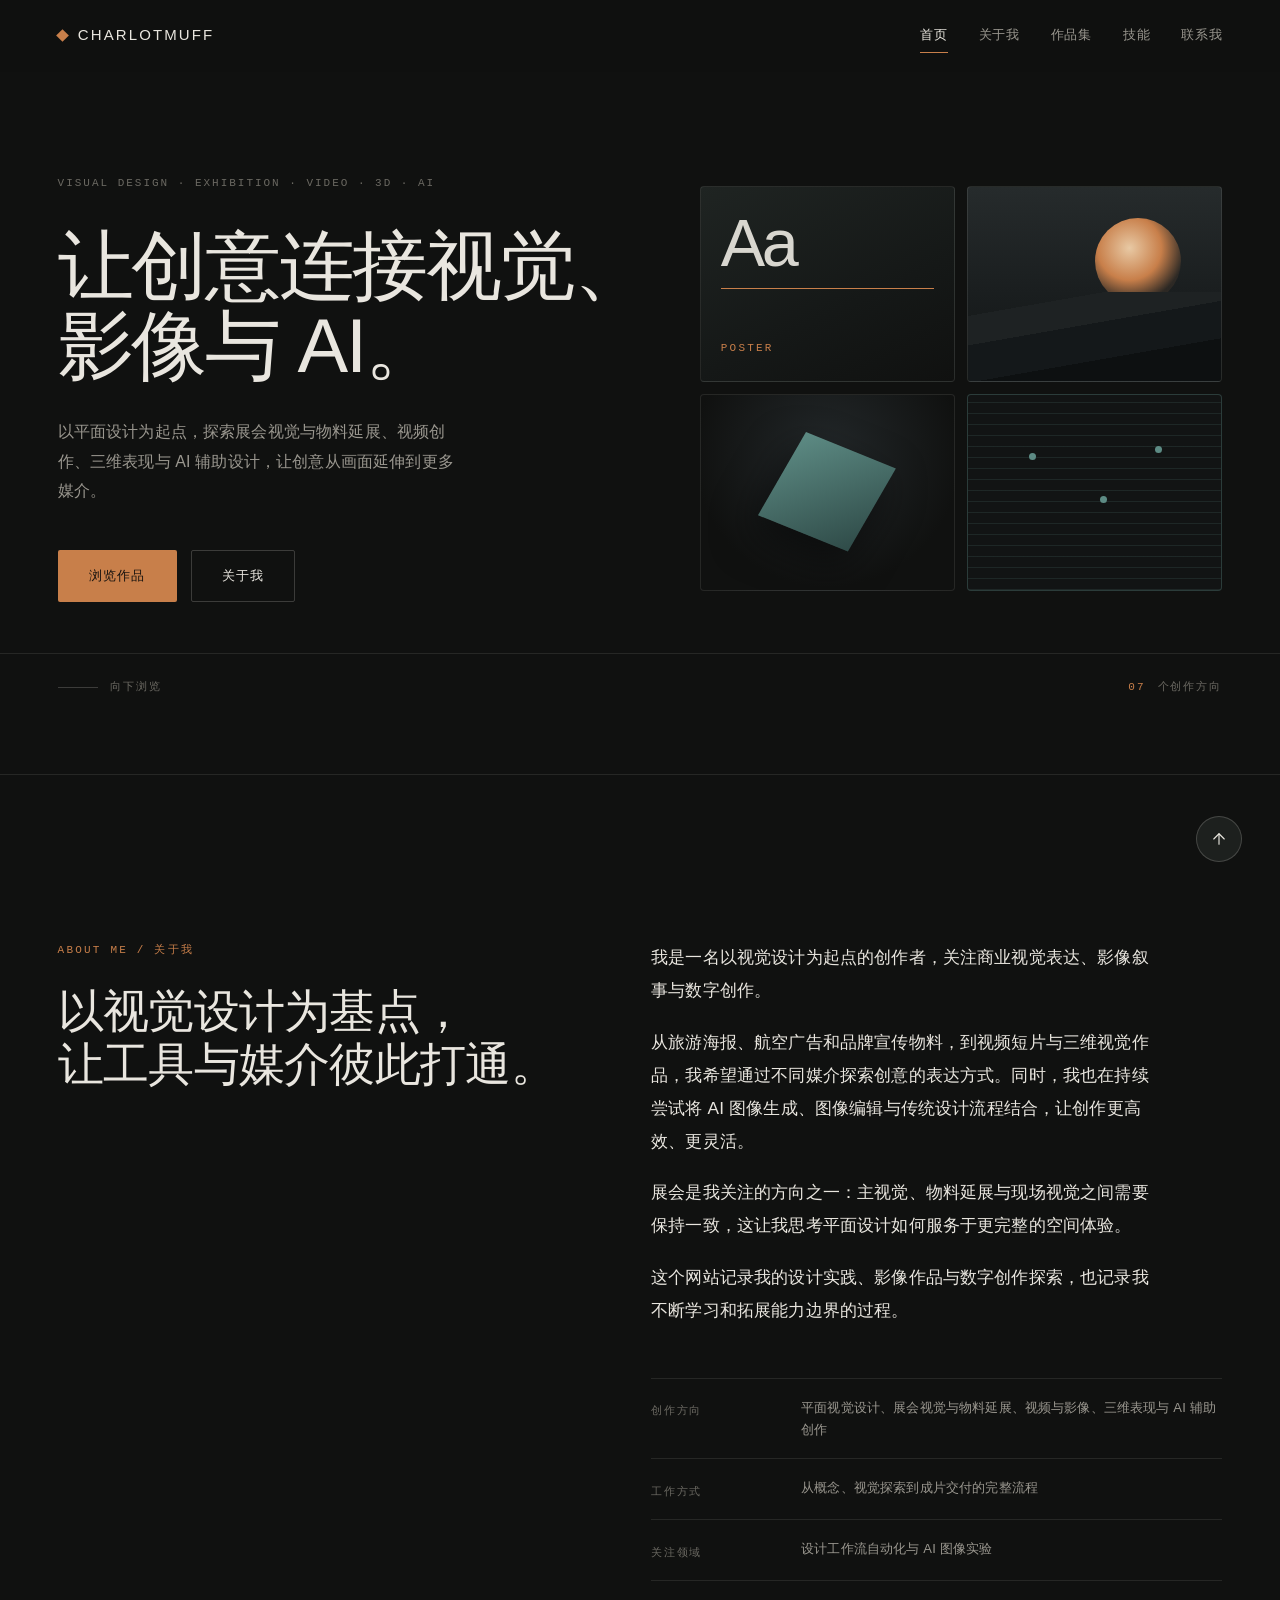
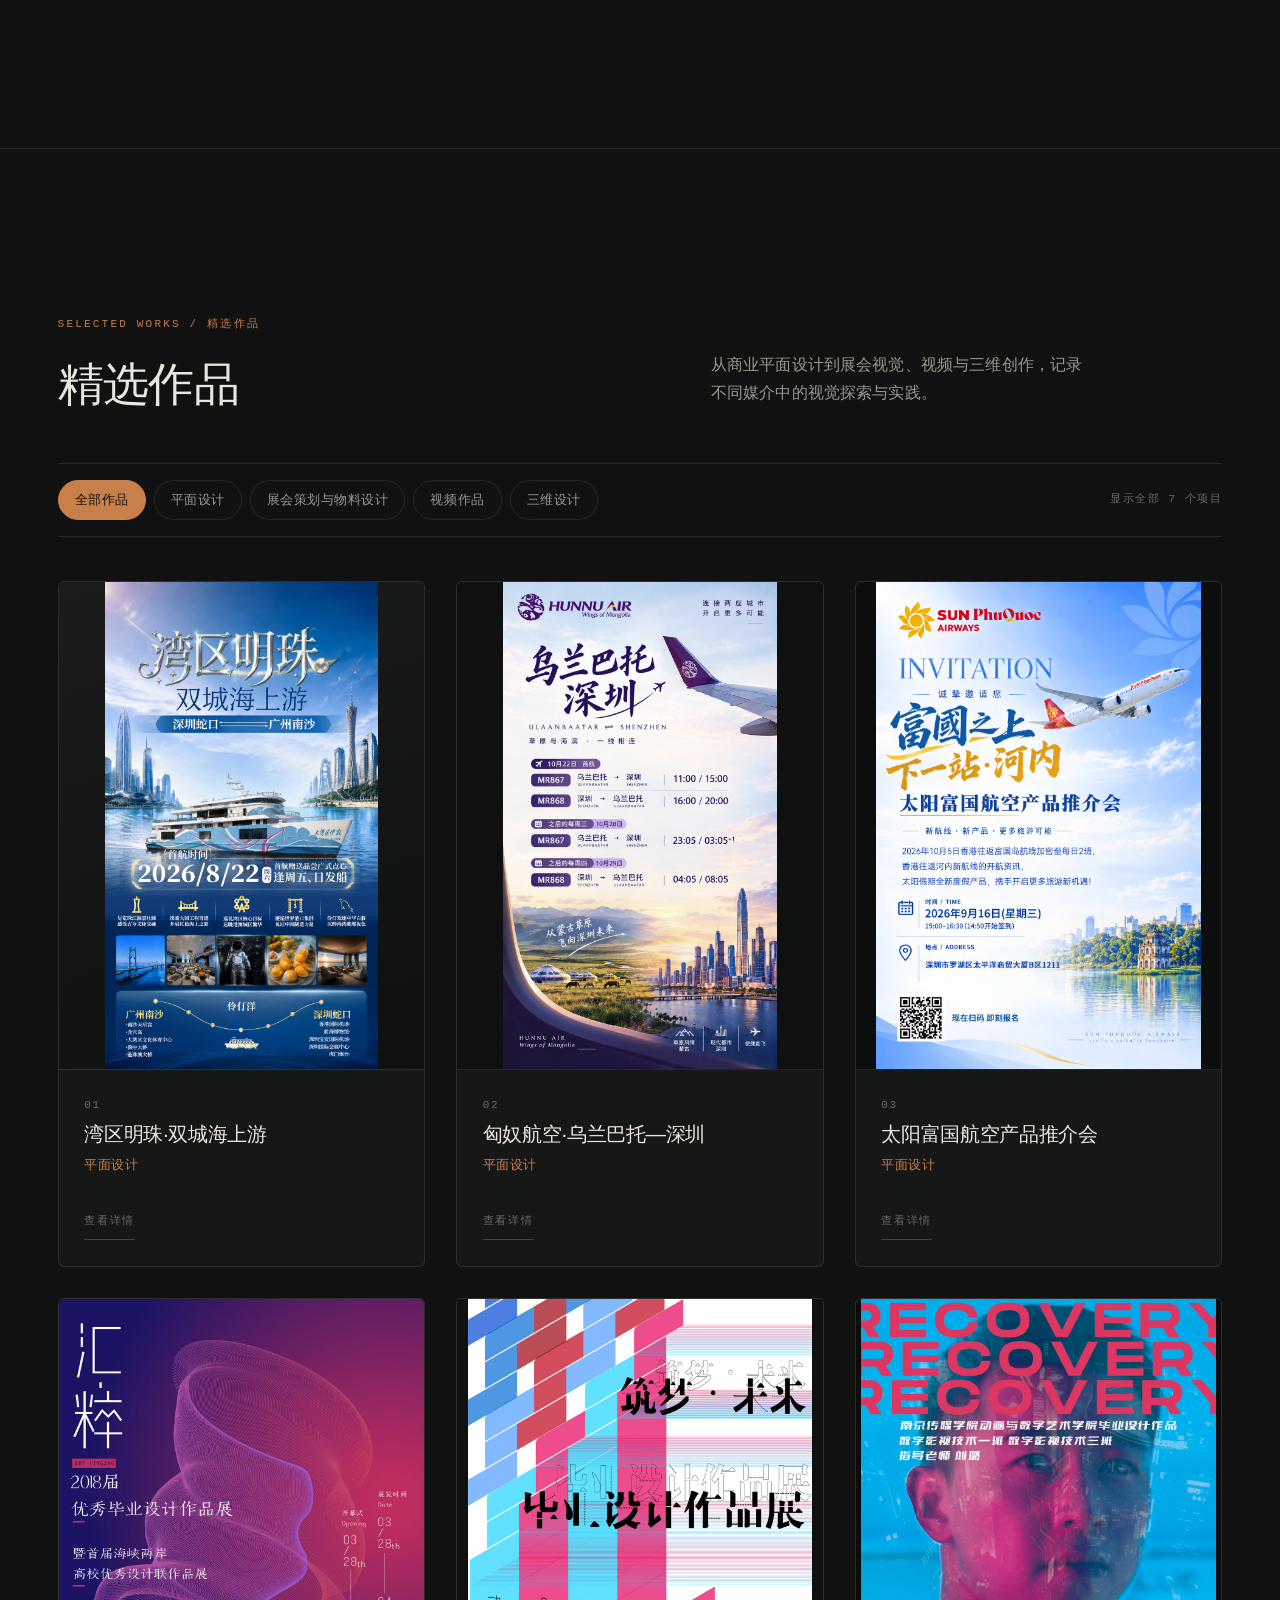
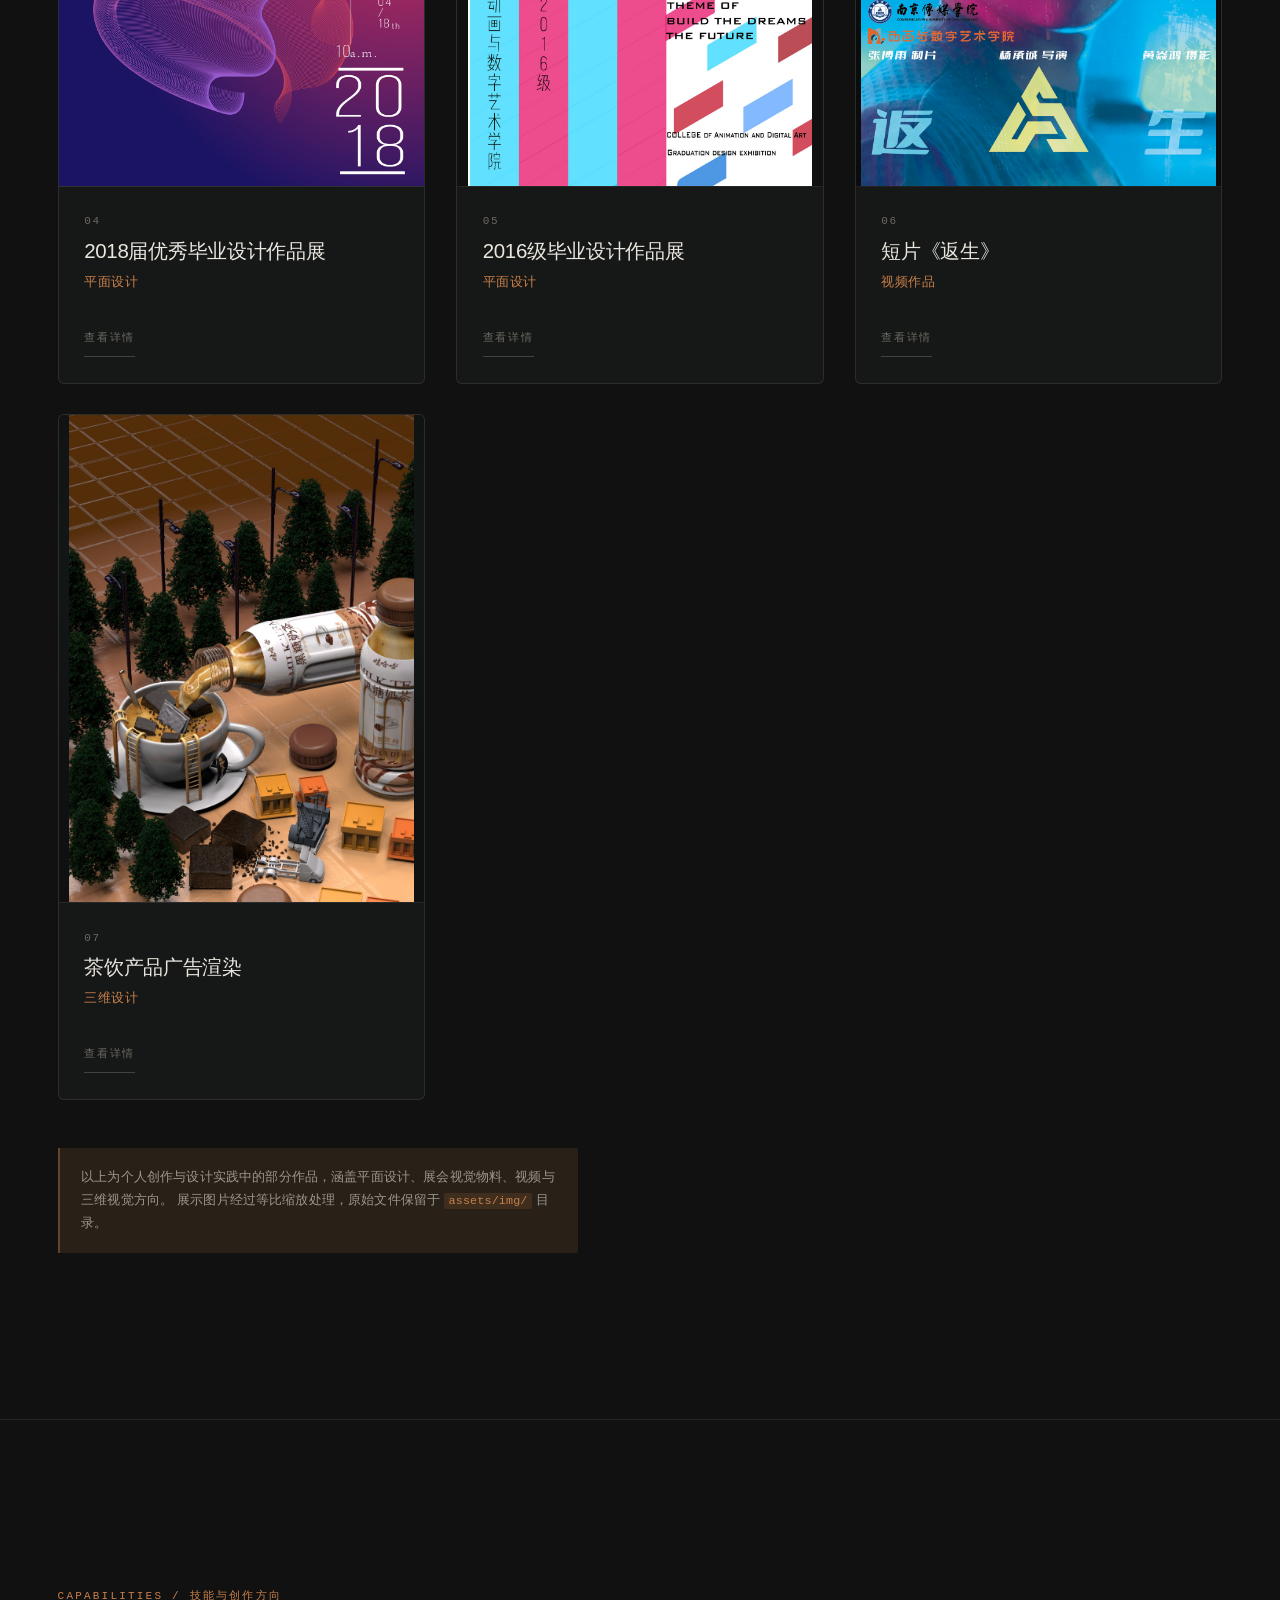
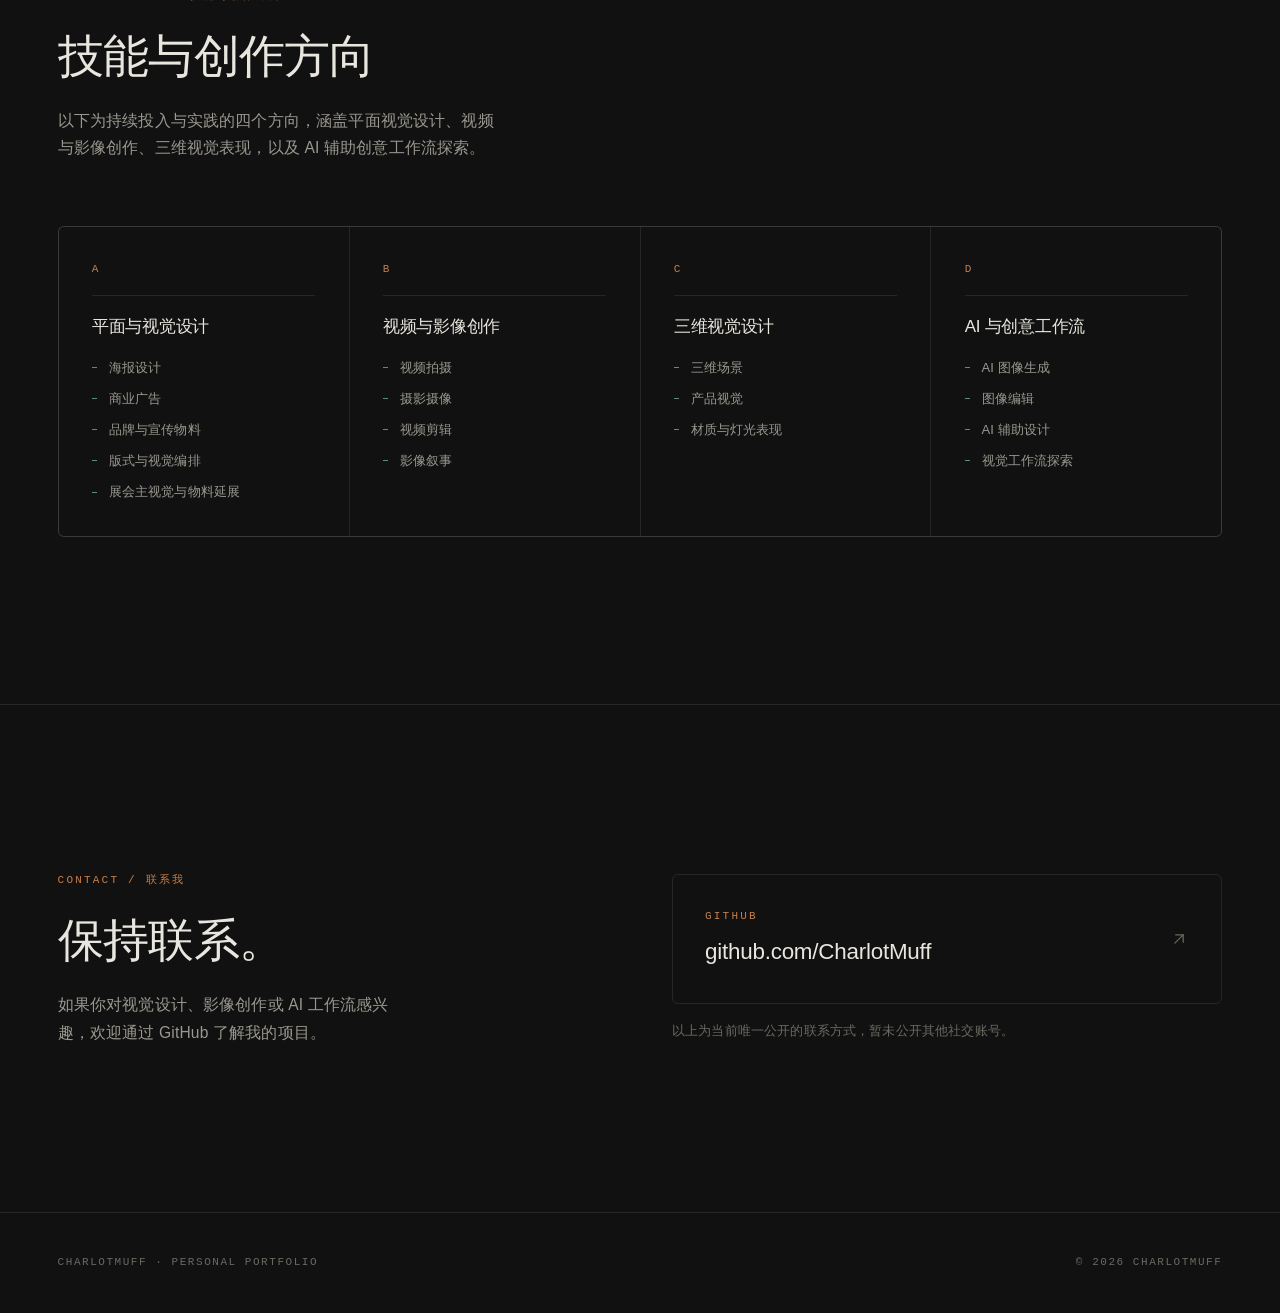
==== index.html @ 5aebcf27 "feat: launch creative portfolio website" ====
<!DOCTYPE html>
<html lang="zh-CN" class="no-js">
<head>
<meta charset="UTF-8">
<meta name="viewport" content="width=device-width, initial-scale=1">
<title>CharlotMuff｜视觉设计、视频与三维创作</title>
<meta name="description" content="CharlotMuff 的个人作品集，展示平面视觉设计、商业宣传、展会视觉与物料设计、视频创作、三维视觉与 AI 辅助创作探索。">
<meta name="author" content="CharlotMuff">
<meta name="theme-color" content="#121211">

<meta property="og:type" content="website">
<meta property="og:site_name" content="CharlotMuff">
<meta property="og:title" content="CharlotMuff｜视觉设计、视频与三维创作">
<meta property="og:description" content="CharlotMuff 的个人作品集，展示平面视觉设计、商业宣传、展会视觉与物料设计、视频创作、三维视觉与 AI 辅助创作探索。">
<meta property="og:url" content="https://charlotmuff.github.io/portfolio/">
<meta property="og:locale" content="zh_CN">
<meta name="twitter:card" content="summary_large_image">

<link rel="icon" href="assets/favicon.svg" type="image/svg+xml">
<link rel="stylesheet" href="css/style.css">
<script>document.documentElement.classList.remove('no-js');</script>
</head>
<body>

<a class="skip-link" href="#main">跳到主要内容</a>

<header class="site-header" id="top">
  <div class="shell site-header__inner">
    <a class="brand" href="#hero">
      <span class="brand__mark" aria-hidden="true"></span>
      <span class="brand__text">CharlotMuff</span>
    </a>

    <button class="nav-toggle" type="button" aria-expanded="false" aria-controls="site-nav">
      <span class="nav-toggle__box" aria-hidden="true"><span class="nav-toggle__bar"></span></span>
      <span class="nav-toggle__label">菜单</span>
    </button>

    <nav class="site-nav" id="site-nav" aria-label="主导航">
      <ul class="site-nav__list">
        <li><a class="site-nav__link" href="#hero">首页</a></li>
        <li><a class="site-nav__link" href="#about">关于我</a></li>
        <li><a class="site-nav__link" href="#works">作品集</a></li>
        <li><a class="site-nav__link" href="#skills">技能</a></li>
        <li><a class="site-nav__link" href="#contact">联系我</a></li>
      </ul>
    </nav>
  </div>
</header>

<main id="main">

  <section class="hero" id="hero">
    <div class="shell hero__inner">
      <div class="hero__text">
        <p class="hero__eyebrow">VISUAL DESIGN &middot; EXHIBITION &middot; VIDEO &middot; 3D &middot; AI</p>
        <h1 class="hero__title"><span class="hero__title-unit">让创意连接视觉、</span><span class="hero__title-unit">影像与 AI。</span></h1>
        <p class="hero__lede">以平面设计为起点，探索展会视觉与物料延展、视频创作、三维表现与 AI 辅助设计，让创意从画面延伸到更多媒介。</p>
        <div class="hero__actions">
          <a class="btn btn--primary" href="#works">浏览作品</a>
          <a class="btn btn--ghost" href="#about">关于我</a>
        </div>
      </div>

      <div class="hero__visual" aria-hidden="true">
        <div class="hero__canvas">
          <div class="hero__tile hero__tile--a">
            <span class="hero__glyph">Aa</span>
            <span class="hero__rule"></span>
            <span class="hero__tag">POSTER</span>
          </div>
          <div class="hero__tile hero__tile--b">
            <span class="hero__sun"></span>
            <span class="hero__ridge"></span>
          </div>
          <div class="hero__tile hero__tile--c">
            <span class="hero__cube"></span>
          </div>
          <div class="hero__tile hero__tile--d">
            <span class="hero__scan"></span>
            <span class="hero__node hero__node--1"></span>
            <span class="hero__node hero__node--2"></span>
            <span class="hero__node hero__node--3"></span>
          </div>
        </div>
      </div>
    </div>

    <div class="shell hero__meta">
      <p class="hero__scroll"><span class="hero__scroll-line" aria-hidden="true"></span>向下浏览</p>
      <p class="hero__counter"><span id="work-total">07</span> 个创作方向</p>
    </div>
  </section>

  <section class="section section--about" id="about">
    <div class="shell about__inner">
      <div class="about__head">
        <p class="section__eyebrow">ABOUT ME / 关于我</p>
        <h2 class="section__title">以视觉设计为基点，<br>让工具与媒介彼此打通。</h2>
      </div>
      <div class="about__body">
        <div class="about__text">
          <p>我是一名以视觉设计为起点的创作者，关注商业视觉表达、影像叙事与数字创作。</p>
          <p>从旅游海报、航空广告和品牌宣传物料，到视频短片与三维视觉作品，我希望通过不同媒介探索创意的表达方式。同时，我也在持续尝试将 AI 图像生成、图像编辑与传统设计流程结合，让创作更高效、更灵活。</p>
          <p>展会是我关注的方向之一：主视觉、物料延展与现场视觉之间需要保持一致，这让我思考平面设计如何服务于更完整的空间体验。</p>
          <p>这个网站记录我的设计实践、影像作品与数字创作探索，也记录我不断学习和拓展能力边界的过程。</p>
        </div>
        <dl class="about__facts">
          <div class="about__fact">
            <dt class="about__fact-term">创作方向</dt>
            <dd class="about__fact-desc">平面视觉设计、展会视觉与物料延展、视频与影像、三维表现与 AI 辅助创作</dd>
          </div>
          <div class="about__fact">
            <dt class="about__fact-term">工作方式</dt>
            <dd class="about__fact-desc">从概念、视觉探索到成片交付的完整流程</dd>
          </div>
          <div class="about__fact">
            <dt class="about__fact-term">关注领域</dt>
            <dd class="about__fact-desc">设计工作流自动化与 AI 图像实验</dd>
          </div>
        </dl>
      </div>
    </div>
  </section>

  <section class="section section--works" id="works">
    <div class="shell">
      <div class="works__head">
        <div>
          <p class="section__eyebrow">SELECTED WORKS / 精选作品</p>
          <h2 class="section__title section__title--works">精选作品</h2>
        </div>
        <p class="works__intro">从商业平面设计到展会视觉、视频与三维创作，记录不同媒介中的视觉探索与实践。</p>
      </div>

      <div class="filter-bar">
        <div class="filter-bar__scroll">
          <ul class="filter-list" id="work-filters" role="list">
            <li>
              <button class="filter-btn is-active" type="button" data-filter="all" aria-pressed="true">全部作品</button>
            </li>
            <li>
              <button class="filter-btn" type="button" data-filter="graphic" aria-pressed="false">平面设计</button>
            </li>
            <li>
              <button class="filter-btn" type="button" data-filter="exhibition" aria-pressed="false">展会策划与物料设计</button>
            </li>
            <li>
              <button class="filter-btn" type="button" data-filter="video" aria-pressed="false">视频作品</button>
            </li>
            <li>
              <button class="filter-btn" type="button" data-filter="3d" aria-pressed="false">三维设计</button>
            </li>
          </ul>
        </div>
        <p class="filter-bar__status" id="filter-status" role="status" aria-live="polite">显示全部 7 个项目</p>
      </div>

      <ul class="work-grid" id="work-grid" role="list">

        <li class="work-card work-card--feature" data-category="graphic" data-index="1">
          <article class="work">
            <div class="work__media work__media--poster">
              <img src="assets/img/optimized/cruise-poster.png" alt="湾区明珠双城海上游旅游海报：深圳蛇口至广州南沙航线，含首航时间与航线站点信息" loading="lazy" width="900" height="1600">
            </div>
            <div class="work__body">
              <p class="work__index">01</p>
              <h3 class="work__title">湾区明珠·双城海上游</h3>
              <p class="work__cat">平面设计</p>
            </div>
            <button class="work__open" type="button" data-open-work
              aria-label="查看详情：湾区明珠·双城海上游">查看详情</button>
          </article>
        </li>

        <li class="work-card work-card--brand" data-category="graphic" data-index="2">
          <article class="work">
            <div class="work__media work__media--brand">
              <img src="assets/img/optimized/hunnu-air.jpg" alt="匈奴航空乌兰巴托至深圳航线广告海报，含航班号与每日班次时刻表" loading="lazy" width="900" height="1600">
            </div>
            <div class="work__body">
              <p class="work__index">02</p>
              <h3 class="work__title">匈奴航空·乌兰巴托—深圳</h3>
              <p class="work__cat">平面设计</p>
            </div>
            <button class="work__open" type="button" data-open-work
              aria-label="查看详情：匈奴航空·乌兰巴托—深圳">查看详情</button>
          </article>
        </li>

        <li class="work-card work-card--scene" data-category="graphic" data-index="3">
          <article class="work">
            <div class="work__media work__media--lab">
              <img src="assets/img/optimized/sun-airways-invitation.png" alt="太阳富国航空产品推介会邀请函，含活动时间、地点与报名二维码" loading="lazy" width="1024" height="1536">
            </div>
            <div class="work__body">
              <p class="work__index">03</p>
              <h3 class="work__title">太阳富国航空产品推介会</h3>
              <p class="work__cat">平面设计</p>
            </div>
            <button class="work__open" type="button" data-open-work
              aria-label="查看详情：太阳富国航空产品推介会">查看详情</button>
          </article>
        </li>

        <li class="work-card work-card--tall" data-category="graphic" data-index="4">
          <article class="work">
            <div class="work__media work__media--poster">
              <img src="assets/img/optimized/graduation-exhibition-2018.jpg" alt="汇粹 2018 届优秀毕业设计作品展主视觉海报，含展览日期与开幕信息" loading="lazy" width="1200" height="1600">
            </div>
            <div class="work__body">
              <p class="work__index">04</p>
              <h3 class="work__title">2018届优秀毕业设计作品展</h3>
              <p class="work__cat">平面设计</p>
            </div>
            <button class="work__open" type="button" data-open-work
              aria-label="查看详情：2018届优秀毕业设计作品展">查看详情</button>
          </article>
        </li>

        <li class="work-card work-card--brand" data-category="graphic" data-index="5">
          <article class="work">
            <div class="work__media work__media--brand">
              <img src="assets/img/optimized/graduation-exhibition-2016.jpg" alt="筑梦未来 2016 级毕业设计作品展主视觉海报，动画与数字艺术学院" loading="lazy" width="1132" height="1600">
            </div>
            <div class="work__body">
              <p class="work__index">05</p>
              <h3 class="work__title">2016级毕业设计作品展</h3>
              <p class="work__cat">平面设计</p>
            </div>
            <button class="work__open" type="button" data-open-work
              aria-label="查看详情：2016级毕业设计作品展">查看详情</button>
          </article>
        </li>

        <li class="work-card work-card--wide work-card--video" data-category="video" data-index="6">
          <article class="work">
            <div class="work__media work__media--video">
              <img src="assets/img/optimized/recovery-cover.jpg" alt="特效短片《返生》封面视觉，RECOVERY 主题字样与人像特效画面" loading="lazy" width="1164" height="1600">
            </div>
            <div class="work__body">
              <p class="work__index">06</p>
              <h3 class="work__title">短片《返生》</h3>
              <p class="work__cat">视频作品</p>
            </div>
            <button class="work__open" type="button" data-open-work
              aria-label="查看详情：短片《返生》">查看详情</button>
          </article>
        </li>

        <li class="work-card work-card--scene" data-category="3d" data-index="7">
          <article class="work">
            <div class="work__media work__media--3d">
              <img src="assets/img/optimized/milk-tea-3d.jpg" alt="茶饮产品广告三维渲染图：MILK TEA 炭糖奶茶瓶身与迷你施工场景" loading="lazy" width="877" height="1240">
            </div>
            <div class="work__body">
              <p class="work__index">07</p>
              <h3 class="work__title">茶饮产品广告渲染</h3>
              <p class="work__cat">三维设计</p>
            </div>
            <button class="work__open" type="button" data-open-work
              aria-label="查看详情：茶饮产品广告渲染">查看详情</button>
          </article>
        </li>

      </ul>

      <p class="works__empty" id="works-empty" hidden>
        该分类下的作品正在整理中，暂未收录。展会策划与物料设计方向的其他案例将陆续补充。
      </p>

      <p class="works__note">
        以上为个人创作与设计实践中的部分作品，涵盖平面设计、展会视觉物料、视频与三维视觉方向。
        展示图片经过等比缩放处理，原始文件保留于 <code>assets/img/</code> 目录。
      </p>
    </div>
  </section>

  <section class="section section--skills" id="skills">
    <div class="shell">
      <div class="skills__head">
        <p class="section__eyebrow">CAPABILITIES / 技能与创作方向</p>
        <h2 class="section__title">技能与创作方向</h2>
        <p class="skills__intro">以下为持续投入与实践的四个方向，涵盖平面视觉设计、视频与影像创作、三维视觉表现，以及 AI 辅助创意工作流探索。</p>
      </div>

      <div class="skills__grid">
        <article class="skill">
          <p class="skill__letter" aria-hidden="true">A</p>
          <h3 class="skill__title">平面与视觉设计</h3>
          <ul class="skill__list" role="list">
            <li>海报设计</li>
            <li>商业广告</li>
            <li>品牌与宣传物料</li>
            <li>版式与视觉编排</li>
            <li>展会主视觉与物料延展</li>
          </ul>
        </article>

        <article class="skill">
          <p class="skill__letter" aria-hidden="true">B</p>
          <h3 class="skill__title">视频与影像创作</h3>
          <ul class="skill__list" role="list">
            <li>视频拍摄</li>
            <li>摄影摄像</li>
            <li>视频剪辑</li>
            <li>影像叙事</li>
          </ul>
        </article>

        <article class="skill">
          <p class="skill__letter" aria-hidden="true">C</p>
          <h3 class="skill__title">三维视觉设计</h3>
          <ul class="skill__list" role="list">
            <li>三维场景</li>
            <li>产品视觉</li>
            <li>材质与灯光表现</li>
          </ul>
        </article>

        <article class="skill">
          <p class="skill__letter" aria-hidden="true">D</p>
          <h3 class="skill__title">AI 与创意工作流</h3>
          <ul class="skill__list" role="list">
            <li>AI 图像生成</li>
            <li>图像编辑</li>
            <li>AI 辅助设计</li>
            <li>视觉工作流探索</li>
          </ul>
        </article>
      </div>
    </div>
  </section>

  <section class="section section--contact" id="contact">
    <div class="shell contact__inner">
      <div class="contact__text">
        <p class="section__eyebrow">CONTACT / 联系我</p>
        <h2 class="section__title">保持联系。</h2>
        <p class="contact__lede">如果你对视觉设计、影像创作或 AI 工作流感兴趣，欢迎通过 GitHub 了解我的项目。</p>
      </div>
      <div class="contact__action">
        <a class="contact__link" href="https://github.com/CharlotMuff" target="_blank" rel="noopener noreferrer">
          <span class="contact__link-label">GitHub</span>
          <span class="contact__link-value">github.com/CharlotMuff</span>
          <span class="contact__link-arrow" aria-hidden="true">
            <svg viewBox="0 0 24 24" width="20" height="20" fill="none" stroke="currentColor" stroke-width="1.5" stroke-linecap="round" stroke-linejoin="round" aria-hidden="true">
              <path d="M7 17 17 7"></path>
              <path d="M8 7h9v9"></path>
            </svg>
          </span>
        </a>
        <p class="contact__hint">以上为当前唯一公开的联系方式，暂未公开其他社交账号。</p>
      </div>
    </div>
  </section>

</main>

<footer class="site-footer">
  <div class="shell site-footer__inner">
    <p class="site-footer__brand">CharlotMuff &middot; Personal Portfolio</p>
    <p class="site-footer__copy">&copy; <span id="year">2026</span> CharlotMuff</p>
  </div>
</footer>

<button class="to-top" id="to-top" type="button" aria-label="返回页面顶部" hidden>
  <svg viewBox="0 0 24 24" width="18" height="18" fill="none" stroke="currentColor" stroke-width="1.5" stroke-linecap="round" stroke-linejoin="round" aria-hidden="true">
    <path d="M12 19V5"></path>
    <path d="m5 12 7-7 7 7"></path>
  </svg>
</button>

<div class="modal" id="work-modal" role="dialog" aria-modal="true" aria-labelledby="modal-title" aria-describedby="modal-desc" hidden>
  <div class="modal__backdrop" data-close-modal></div>
  <div class="modal__panel" role="document">
    <div class="modal__head">
      <p class="modal__index"><span id="modal-index">01</span> / 07</p>
      <button class="modal__close" type="button" data-close-modal aria-label="关闭项目详情">
        <svg viewBox="0 0 24 24" width="20" height="20" fill="none" stroke="currentColor" stroke-width="1.5" stroke-linecap="round" aria-hidden="true">
          <path d="M18 6 6 18"></path>
          <path d="m6 6 12 12"></path>
        </svg>
      </button>
    </div>
    <div class="modal__body">
      <p class="modal__cat" id="modal-cat">平面设计</p>
      <h2 class="modal__title" id="modal-title">湾区明珠·双城海上游</h2>
      <p class="modal__desc" id="modal-desc"></p>
      <div class="modal__visual" id="modal-visual" aria-hidden="true"></div>
      <p class="modal__note">
        作品完整画面如上。如需了解更多该作品，请通过 GitHub 联系我。
      </p>
    </div>
  </div>
</div>

<script src="js/main.js"></script>
</body>
</html>
---- css/style.css ----
/* ==========================================================================
   CharlotMuff — 个人作品集
   目录结构
   01. 设计令牌 (Design Tokens)
   02. 基础重置 (Reset)
   03. 通用组件 (Layout / Buttons / Utilities)
   04. 导航栏 (Header & Navigation)
   05. 首屏 (Hero)
   06. 关于我 (About)
   07. 作品集 (Works)
   08. 技能 (Capabilities)
   09. 联系 (Contact)
   10. 页脚 (Footer)
   11. 弹窗 (Modal)
   12. 响应式 (Responsive)
   13. 无障碍与动效偏好 (Accessibility / Reduced Motion)
   ========================================================================== */


/* ==========================================================================
   01. 设计令牌
   ========================================================================== */

:root {
  /* 颜色 —— 深色背景体系 */
  --c-bg: #101110;
  --c-bg-elevated: #161817;
  --c-bg-raised: #1d201e;
  --c-bg-inverse: #e9e6df;

  --c-text: #e9e6df;
  --c-text-muted: #9a978f;
  --c-text-faint: #6b6962;
  --c-text-inverse: #101110;

  /* 强调色 —— 低饱和橙 & 青 */
  --c-accent: #c87f4a;
  --c-accent-soft: rgba(200, 127, 74, 0.14);
  --c-accent-line: rgba(200, 127, 74, 0.38);
  --c-teal: #5d8b84;
  --c-teal-soft: rgba(93, 139, 132, 0.14);
  --c-teal-line: rgba(93, 139, 132, 0.34);

  /* 线条 */
  --c-line: rgba(233, 230, 223, 0.1);
  --c-line-strong: rgba(233, 230, 223, 0.2);

  /* 字体 */
  --font-sans: "Helvetica Neue", Helvetica, "PingFang SC", "Hiragino Sans GB",
    "Microsoft YaHei", "Source Han Sans SC", "Noto Sans CJK SC", system-ui,
    -apple-system, sans-serif;
  --font-mono: ui-monospace, SFMono-Regular, "SF Mono", Menlo, Consolas,
    "Liberation Mono", monospace;

  --fs-hero: clamp(2.5rem, 6.2vw, 4.75rem);
  --fs-title: clamp(1.9rem, 3.6vw, 3rem);
  --fs-h3: clamp(1.15rem, 1.6vw, 1.375rem);
  --fs-body: clamp(0.975rem, 1.05vw, 1.0625rem);
  --fs-small: 0.8125rem;
  --fs-micro: 0.6875rem;

  /* 间距 */
  --sp-xs: 0.5rem;
  --sp-sm: 0.875rem;
  --sp-md: 1.5rem;
  --sp-lg: 2.5rem;
  --sp-xl: 4rem;
  --sp-2xl: clamp(4rem, 9vw, 8rem);
  --sp-3xl: clamp(6rem, 13vw, 11rem);

  /* 布局 */
  --shell-max: 1320px;
  --shell-pad: clamp(1.25rem, 4.5vw, 4.5rem);
  --header-h: 4.5rem;

  /* 圆角 —— 克制使用 */
  --r-sm: 2px;
  --r-md: 4px;
  --r-lg: 6px;

  /* 动效 */
  --ease: cubic-bezier(0.22, 0.61, 0.36, 1);
  --dur: 0.42s;
  --dur-fast: 0.2s;
}


/* ==========================================================================
   02. 基础重置
   ========================================================================== */

*,
*::before,
*::after {
  box-sizing: border-box;
}

html {
  -webkit-text-size-adjust: 100%;
  scroll-behavior: smooth;
  scroll-padding-top: calc(var(--header-h) + 1.5rem);
}

body {
  margin: 0;
  background-color: var(--c-bg);
  color: var(--c-text);
  font-family: var(--font-sans);
  font-size: var(--fs-body);
  line-height: 1.75;
  letter-spacing: 0.01em;
  -webkit-font-smoothing: antialiased;
  -moz-osx-font-smoothing: grayscale;
  overflow-x: hidden;
}

body.is-locked {
  overflow: hidden;
}

h1,
h2,
h3,
h4 {
  margin: 0;
  font-weight: 500;
  line-height: 1.15;
  letter-spacing: -0.015em;
}

p {
  margin: 0;
}

ul,
ol,
dl,
dd {
  margin: 0;
  padding: 0;
}

li {
  list-style: none;
}

img,
svg {
  display: block;
  max-width: 100%;
}

button {
  font: inherit;
  color: inherit;
  background: none;
  border: 0;
  margin: 0;
  padding: 0;
  cursor: pointer;
}

a {
  color: inherit;
  text-decoration: none;
}

code {
  font-family: var(--font-mono);
  font-size: 0.9em;
  background: var(--c-accent-soft);
  color: var(--c-accent);
  padding: 0.1em 0.4em;
  border-radius: var(--r-sm);
}

strong {
  font-weight: 500;
  color: var(--c-text);
}

/* 键盘焦点样式 —— 全站统一 */
:focus-visible {
  outline: 2px solid var(--c-accent);
  outline-offset: 3px;
  border-radius: var(--r-sm);
}

:focus:not(:focus-visible) {
  outline: none;
}

::selection {
  background: var(--c-accent);
  color: var(--c-text-inverse);
}

/* 跳转到主内容 */
.skip-link {
  position: absolute;
  top: -100%;
  left: var(--sp-md);
  z-index: 200;
  padding: 0.75rem 1.25rem;
  background: var(--c-accent);
  color: var(--c-text-inverse);
  font-size: var(--fs-small);
  border-radius: var(--r-sm);
  transition: top var(--dur-fast) var(--ease);
}

.skip-link:focus {
  top: 1rem;
}


/* ==========================================================================
   03. 通用组件
   ========================================================================== */

.shell {
  width: 100%;
  max-width: var(--shell-max);
  margin-inline: auto;
  padding-inline: var(--shell-pad);
}

.section {
  padding-block: var(--sp-3xl);
  border-top: 1px solid var(--c-line);
}

.section__eyebrow {
  font-family: var(--font-mono);
  font-size: var(--fs-micro);
  letter-spacing: 0.2em;
  text-transform: uppercase;
  color: var(--c-accent);
  margin-bottom: var(--sp-md);
}

.section__title {
  font-size: var(--fs-title);
  max-width: 22ch;
}

.section__title--works {
  max-width: none;
}

/* 按钮 */
.btn {
  display: inline-flex;
  align-items: center;
  justify-content: center;
  gap: 0.6rem;
  min-height: 3rem;
  padding: 0.85rem 1.9rem;
  font-size: var(--fs-small);
  letter-spacing: 0.08em;
  text-transform: uppercase;
  border: 1px solid transparent;
  border-radius: var(--r-sm);
  transition: background-color var(--dur-fast) var(--ease),
    color var(--dur-fast) var(--ease),
    border-color var(--dur-fast) var(--ease),
    transform var(--dur-fast) var(--ease);
}

.btn--primary {
  background: var(--c-accent);
  color: #17130f;
}

.btn--primary:hover {
  background: #d98f57;
  transform: translateY(-2px);
}

.btn--ghost {
  border-color: var(--c-line-strong);
  color: var(--c-text);
}

.btn--ghost:hover {
  border-color: var(--c-accent-line);
  color: var(--c-accent);
  transform: translateY(-2px);
}

.btn:active {
  transform: translateY(0);
}


/* ==========================================================================
   04. 导航栏
   ========================================================================== */

.site-header {
  position: fixed;
  inset: 0 0 auto 0;
  z-index: 100;
  height: var(--header-h);
  display: flex;
  align-items: center;
  background: rgba(16, 17, 16, 0.72);
  backdrop-filter: blur(14px);
  -webkit-backdrop-filter: blur(14px);
  border-bottom: 1px solid transparent;
  transition: border-color var(--dur) var(--ease),
    background-color var(--dur) var(--ease);
}

.site-header.is-scrolled {
  border-bottom-color: var(--c-line);
  background: rgba(16, 17, 16, 0.92);
}

.site-header__inner {
  display: flex;
  align-items: center;
  justify-content: space-between;
  gap: var(--sp-md);
}

.brand {
  display: inline-flex;
  align-items: center;
  gap: 0.7rem;
  font-size: 0.9375rem;
  letter-spacing: 0.14em;
  text-transform: uppercase;
  color: var(--c-text);
  transition: color var(--dur-fast) var(--ease);
}

.brand:hover {
  color: var(--c-accent);
}

.brand__mark {
  width: 9px;
  height: 9px;
  background: var(--c-accent);
  flex: none;
  transform: rotate(45deg);
  transition: transform var(--dur) var(--ease);
}

.brand:hover .brand__mark {
  transform: rotate(225deg);
}

/* 导航链接 */
.site-nav__list {
  display: flex;
  align-items: center;
  gap: clamp(1rem, 2.4vw, 2.4rem);
}

.site-nav__link {
  position: relative;
  display: block;
  padding-block: 0.4rem;
  font-size: var(--fs-small);
  letter-spacing: 0.06em;
  color: var(--c-text-muted);
  transition: color var(--dur-fast) var(--ease);
}

.site-nav__link::after {
  content: "";
  position: absolute;
  left: 0;
  bottom: 0;
  width: 100%;
  height: 1px;
  background: var(--c-accent);
  transform: scaleX(0);
  transform-origin: left;
  transition: transform var(--dur) var(--ease);
}

.site-nav__link:hover,
.site-nav__link.is-active {
  color: var(--c-text);
}

.site-nav__link:hover::after,
.site-nav__link.is-active::after {
  transform: scaleX(1);
}

/* 汉堡按钮 */
.nav-toggle {
  display: none;
  align-items: center;
  gap: 0.6rem;
  min-height: 2.75rem;
  padding-inline: 0.35rem;
  font-size: var(--fs-small);
  letter-spacing: 0.08em;
  color: var(--c-text);
}

.nav-toggle__box {
  position: relative;
  width: 22px;
  height: 14px;
  flex: none;
}

.nav-toggle__bar,
.nav-toggle__bar::before,
.nav-toggle__bar::after {
  position: absolute;
  left: 0;
  width: 100%;
  height: 1.5px;
  background: currentColor;
  transition: transform var(--dur-fast) var(--ease),
    opacity var(--dur-fast) var(--ease);
}

.nav-toggle__bar {
  top: 50%;
  margin-top: -0.75px;
}

.nav-toggle__bar::before,
.nav-toggle__bar::after {
  content: "";
  left: 0;
}

.nav-toggle__bar::before {
  top: -6px;
}

.nav-toggle__bar::after {
  top: 6px;
}

.nav-toggle[aria-expanded="true"] .nav-toggle__bar {
  transform: rotate(45deg);
}

.nav-toggle[aria-expanded="true"] .nav-toggle__bar::before {
  transform: translateY(6px) rotate(-90deg);
}

.nav-toggle[aria-expanded="true"] .nav-toggle__bar::after {
  opacity: 0;
}


/* ==========================================================================
   05. 首屏
   ========================================================================== */

.hero {
  position: relative;
  padding-top: calc(var(--header-h) + clamp(3rem, 8vw, 7rem));
  padding-bottom: clamp(2.5rem, 6vw, 5rem);
  overflow: hidden;
}

.hero__inner {
  display: grid;
  grid-template-columns: minmax(0, 1.05fr) minmax(0, 0.95fr);
  gap: clamp(2.5rem, 5vw, 5rem);
  align-items: center;
}

.hero__eyebrow {
  font-family: var(--font-mono);
  font-size: var(--fs-micro);
  letter-spacing: 0.18em;
  text-transform: uppercase;
  color: var(--c-text-faint);
  margin-bottom: clamp(1.25rem, 2.5vw, 2rem);
}

.hero__title {
  font-size: var(--fs-hero);
  line-height: 1.06;
  letter-spacing: -0.03em;
  margin-bottom: clamp(1.25rem, 2.5vw, 1.9rem);
  text-wrap: balance;
}

/* 中文标题按语义断行，避免在词内换行 */
.hero__title-unit {
  display: inline-block;
  white-space: nowrap;
}

.hero__lede {
  max-width: 46ch;
  color: var(--c-text-muted);
  font-size: clamp(1rem, 1.15vw, 1.125rem);
  line-height: 1.85;
  margin-bottom: clamp(1.75rem, 3.5vw, 2.75rem);
}

.hero__actions {
  display: flex;
  flex-wrap: wrap;
  gap: var(--sp-sm);
}

/* 首屏视觉 —— 抽象作品墙 */
.hero__visual {
  min-width: 0;
}

.hero__canvas {
  position: relative;
  display: grid;
  grid-template-columns: repeat(2, minmax(0, 1fr));
  grid-template-rows: repeat(2, minmax(0, 1fr));
  gap: 0.75rem;
  aspect-ratio: 4 / 3.1;
}

.hero__tile {
  position: relative;
  overflow: hidden;
  border: 1px solid var(--c-line);
  border-radius: var(--r-md);
  background: var(--c-bg-elevated);
}

/* 海报格 */
.hero__tile--a {
  background: linear-gradient(155deg, #1f2422 0%, #151817 60%, #101110 100%);
}

.hero__glyph {
  position: absolute;
  top: 12%;
  left: 8%;
  font-size: clamp(2.6rem, 5.2vw, 4.2rem);
  font-weight: 500;
  line-height: 1;
  letter-spacing: -0.05em;
  color: var(--c-text);
  opacity: 0.92;
}

.hero__rule {
  position: absolute;
  left: 8%;
  right: 8%;
  top: 52%;
  height: 1px;
  background: var(--c-accent);
}

.hero__tag {
  position: absolute;
  left: 8%;
  bottom: 12%;
  font-family: var(--font-mono);
  font-size: var(--fs-micro);
  letter-spacing: 0.2em;
  color: var(--c-accent);
}

/* 摄影格 */
.hero__tile--b {
  background: linear-gradient(180deg, #262b2c 0%, #1a1e1f 55%, #121514 100%);
}

.hero__sun {
  position: absolute;
  right: 16%;
  top: 16%;
  width: 34%;
  aspect-ratio: 1;
  border-radius: 50%;
  background: radial-gradient(
    circle at 40% 35%,
    #e8c9a4 0%,
    var(--c-accent) 42%,
    rgba(200, 127, 74, 0.1) 72%
  );
}

.hero__ridge {
  position: absolute;
  left: 0;
  right: 0;
  bottom: 0;
  height: 46%;
  background: linear-gradient(
    170deg,
    transparent 0 18%,
    #1e2223 18% 40%,
    #14181a 40% 68%,
    #0d1011 68% 100%
  );
}

/* 三维格 */
.hero__tile--c {
  background: radial-gradient(circle at 50% 30%, #23282a 0%, #101110 72%);
}

.hero__cube {
  position: absolute;
  left: 50%;
  top: 50%;
  width: 38%;
  aspect-ratio: 1;
  transform: translate(-50%, -50%) rotate(30deg) skewY(-8deg);
  background: linear-gradient(135deg, #5d8b84 0%, #2f4b48 100%);
  box-shadow: 0 18px 40px rgba(0, 0, 0, 0.5);
}

/* AI 实验格 */
.hero__tile--d {
  background: #121414;
  border-color: var(--c-teal-line);
}

.hero__scan {
  position: absolute;
  inset: 0;
  background: repeating-linear-gradient(
    0deg,
    rgba(93, 139, 132, 0.16) 0 1px,
    transparent 1px 11px
  );
}

.hero__node {
  position: absolute;
  width: 7px;
  height: 7px;
  border-radius: 50%;
  background: var(--c-teal);
}

.hero__node--1 {
  left: 24%;
  top: 30%;
}

.hero__node--2 {
  left: 52%;
  top: 52%;
}

.hero__node--3 {
  left: 74%;
  top: 26%;
}

.hero__meta {
  display: flex;
  align-items: center;
  justify-content: space-between;
  gap: var(--sp-md);
  margin-top: clamp(2rem, 4vw, 3.5rem);
  padding-top: var(--sp-md);
  border-top: 1px solid var(--c-line);
}

.hero__scroll,
.hero__counter {
  font-family: var(--font-mono);
  font-size: var(--fs-micro);
  letter-spacing: 0.18em;
  text-transform: uppercase;
  color: var(--c-text-faint);
  display: flex;
  align-items: center;
  gap: 0.75rem;
}

.hero__scroll-line {
  display: block;
  width: 2.5rem;
  height: 1px;
  background: var(--c-line-strong);
  position: relative;
  overflow: hidden;
}

.hero__scroll-line::after {
  content: "";
  position: absolute;
  inset: 0;
  background: var(--c-accent);
  transform: translateX(-100%);
  animation: scrollHint 2.6s var(--ease) infinite;
}

@keyframes scrollHint {
  0% {
    transform: translateX(-100%);
  }
  60%,
  100% {
    transform: translateX(100%);
  }
}

.hero__counter span {
  color: var(--c-accent);
}


/* ==========================================================================
   06. 关于我
   ========================================================================== */

.about__inner {
  display: grid;
  grid-template-columns: minmax(0, 0.95fr) minmax(0, 1.05fr);
  gap: clamp(2.5rem, 6vw, 6rem);
  align-items: start;
}

.about__text {
  font-size: clamp(1.0625rem, 1.35vw, 1.25rem);
  line-height: 1.9;
  color: var(--c-text);
  max-width: 52ch;
}

/* 关于我段落之间的间距 */
.about__text p + p {
  margin-top: 1.1em;
}

.about__facts {
  margin-top: clamp(2rem, 4vw, 3.25rem);
  display: grid;
  gap: 0;
  border-top: 1px solid var(--c-line);
}

.about__fact {
  display: grid;
  grid-template-columns: 8.5rem minmax(0, 1fr);
  gap: var(--sp-sm);
  padding-block: 1.1rem;
  border-bottom: 1px solid var(--c-line);
}

.about__fact-term {
  font-family: var(--font-mono);
  font-size: var(--fs-micro);
  letter-spacing: 0.16em;
  text-transform: uppercase;
  color: var(--c-text-faint);
  padding-top: 0.35rem;
}

.about__fact-desc {
  color: var(--c-text-muted);
  font-size: var(--fs-small);
  line-height: 1.7;
}


/* ==========================================================================
   07. 作品集
   ========================================================================== */

.works__head {
  display: grid;
  grid-template-columns: minmax(0, 1fr) minmax(0, 0.85fr);
  gap: clamp(1.5rem, 4vw, 4rem);
  align-items: end;
  margin-bottom: clamp(2rem, 4vw, 3.5rem);
}

.works__intro {
  color: var(--c-text-muted);
  max-width: 44ch;
  padding-bottom: 0.35rem;
}

/* 筛选栏 */
.filter-bar {
  display: flex;
  align-items: center;
  justify-content: space-between;
  gap: var(--sp-md);
  padding-block: 1rem;
  margin-bottom: clamp(1.75rem, 3.5vw, 2.75rem);
  border-top: 1px solid var(--c-line);
  border-bottom: 1px solid var(--c-line);
}

.filter-bar__scroll {
  overflow-x: auto;
  scrollbar-width: none;
  -webkit-overflow-scrolling: touch;
  /* 右侧渐隐，提示可横向滚动 */
  mask-image: linear-gradient(to right, #000 calc(100% - 2.5rem), transparent 100%);
  -webkit-mask-image: linear-gradient(to right, #000 calc(100% - 2.5rem), transparent 100%);
}

/* 桌面端无需滚动，取消渐隐 */
@media (min-width: 721px) {
  .filter-bar__scroll {
    mask-image: none;
    -webkit-mask-image: none;
  }
}

.filter-bar__scroll::-webkit-scrollbar {
  display: none;
}

.filter-list {
  display: flex;
  gap: 0.5rem;
  flex-wrap: wrap;
}

.filter-btn {
  display: inline-block;
  white-space: nowrap;
  padding: 0.5rem 1rem;
  font-size: var(--fs-small);
  letter-spacing: 0.04em;
  color: var(--c-text-muted);
  border: 1px solid var(--c-line);
  border-radius: 100px;
  transition: color var(--dur-fast) var(--ease),
    border-color var(--dur-fast) var(--ease),
    background-color var(--dur-fast) var(--ease);
}

.filter-btn:hover {
  color: var(--c-text);
  border-color: var(--c-line-strong);
}

.filter-btn.is-active {
  color: var(--c-text-inverse);
  background: var(--c-accent);
  border-color: var(--c-accent);
}

.filter-bar__status {
  flex: none;
  font-family: var(--font-mono);
  font-size: var(--fs-micro);
  letter-spacing: 0.14em;
  text-transform: uppercase;
  color: var(--c-text-faint);
}

.work-card.is-hidden {
  display: none;
}

.work {
  position: relative;
  height: 100%;
  display: flex;
  flex-direction: column;
  background: var(--c-bg-elevated);
  border: 1px solid var(--c-line);
  border-radius: var(--r-lg);
  overflow: hidden;
  transition: border-color var(--dur) var(--ease),
    transform var(--dur) var(--ease);
}

.work:hover {
  border-color: var(--c-line-strong);
  transform: translateY(-4px);
}

/* 作品网格：桌面三列，卡片等宽等高 */
.work-grid {
  display: grid;
  grid-template-columns: repeat(3, minmax(0, 1fr));
  gap: clamp(1.25rem, 2.4vw, 2.25rem);
}

/* 媒体区通用 —— 竖版作品，容器采用 3:4 比例，图片完整显示 */
.work__media {
  position: relative;
  aspect-ratio: 3 / 4;
  width: 100%;
  flex: none;
  overflow: hidden;
  background: #0d0f0e;
  border-bottom: 1px solid var(--c-line);
}

/* 作品图片：完整显示，不裁切、不变形 */
.work__media img {
  display: block;
  width: 100%;
  height: 100%;
  object-fit: contain;
  object-position: center;
}

/* --- 作品媒体区背景（衬于图片留白处，保持深色设计语言） --- */
.work__media--poster {
  background: linear-gradient(160deg, #1a1d1b 0%, #131514 60%, #0f1110 100%);
}

.work__media--brand {
  background: #0f1110;
}

.work__media--lab {
  background: #0c0e0d;
}

.work__media--video {
  background: #0b0d0c;
}

.work__media--3d {
  background: radial-gradient(circle at 50% 30%, #1c2022 0%, #0e1011 70%);
}

/* 作品文字区 */
.work__body {
  flex: 1;
  padding: clamp(1.15rem, 2vw, 1.75rem);
  display: flex;
  flex-direction: column;
  gap: 0.4rem;
}

.work__index {
  font-family: var(--font-mono);
  font-size: var(--fs-micro);
  letter-spacing: 0.16em;
  color: var(--c-text-faint);
}

.work__title {
  font-size: var(--fs-h3);
  line-height: 1.3;
}

.work__cat {
  font-size: var(--fs-small);
  color: var(--c-accent);
  letter-spacing: 0.04em;
}

.work__desc {
  margin-top: 0.35rem;
  color: var(--c-text-muted);
  font-size: var(--fs-small);
  line-height: 1.7;
}

/* 查看详情按钮 */
.work__open {
  align-self: flex-start;
  margin: 0 clamp(1.15rem, 2vw, 1.75rem) clamp(1.15rem, 2vw, 1.75rem);
  padding: 0.55rem 0;
  font-size: var(--fs-micro);
  letter-spacing: 0.16em;
  text-transform: uppercase;
  color: var(--c-text-faint);
  border-bottom: 1px solid var(--c-line-strong);
  transition: color var(--dur-fast) var(--ease),
    border-color var(--dur-fast) var(--ease);
}

.work__open:hover {
  color: var(--c-accent);
  border-bottom-color: var(--c-accent);
}

.works__note {
  margin-top: clamp(2rem, 4vw, 3rem);
  padding: 1.15rem 1.35rem;
  font-size: var(--fs-small);
  line-height: 1.75;
  color: var(--c-text-muted);
  background: var(--c-accent-soft);
  border-left: 2px solid var(--c-accent-line);
  border-radius: 0 var(--r-sm) var(--r-sm) 0;
  max-width: 72ch;
}

/* 分类暂无作品时的空状态提示 —— 通栏，避免被误认为作品卡片 */
.works__empty {
  margin-top: clamp(2rem, 4vw, 3rem);
  padding: clamp(2.25rem, 5vw, 3.5rem) clamp(1.25rem, 4vw, 3rem);
  text-align: center;
  font-size: var(--fs-small);
  line-height: 1.85;
  color: var(--c-text-muted);
  background: var(--c-bg-elevated);
  border: 1px solid var(--c-line);
  border-radius: var(--r-lg);
}

.works__empty[hidden] {
  display: none;
}


/* ==========================================================================
   08. 技能
   ========================================================================== */

.skills__head {
  margin-bottom: clamp(2.5rem, 5vw, 4.5rem);
}

.skills__intro {
  margin-top: var(--sp-md);
  color: var(--c-text-muted);
  max-width: 52ch;
}

.skills__grid {
  display: grid;
  grid-template-columns: repeat(4, minmax(0, 1fr));
  gap: 1px;
  background: var(--c-line);
  border: 1px solid var(--c-line);
  border-radius: var(--r-lg);
  overflow: hidden;
}

.skill {
  background: var(--c-bg);
  padding: clamp(1.5rem, 2.6vw, 2.25rem);
  transition: background-color var(--dur) var(--ease);
}

.skill:hover {
  background: var(--c-bg-elevated);
}

.skill__letter {
  font-family: var(--font-mono);
  font-size: var(--fs-micro);
  letter-spacing: 0.2em;
  color: var(--c-accent);
  padding-bottom: 1rem;
  margin-bottom: 1.15rem;
  border-bottom: 1px solid var(--c-line);
}

.skill__title {
  font-size: 1.0625rem;
  line-height: 1.45;
  margin-bottom: 1.15rem;
}

.skill__list {
  display: grid;
  gap: 0.65rem;
}

.skill__list li {
  position: relative;
  padding-left: 1.05rem;
  font-size: var(--fs-small);
  line-height: 1.6;
  color: var(--c-text-muted);
}

.skill__list li::before {
  content: "";
  position: absolute;
  left: 0;
  top: 0.72em;
  width: 5px;
  height: 1px;
  background: var(--c-teal);
}


/* ==========================================================================
   09. 联系
   ========================================================================== */

.contact__inner {
  display: grid;
  grid-template-columns: minmax(0, 1fr) minmax(0, 1fr);
  gap: clamp(2.5rem, 5vw, 5rem);
  align-items: center;
}

.contact__lede {
  margin-top: var(--sp-md);
  color: var(--c-text-muted);
  max-width: 40ch;
}

.contact__link {
  display: grid;
  grid-template-columns: minmax(0, 1fr) auto;
  grid-template-areas:
    "label arrow"
    "value arrow";
  gap: 0.35rem 1.5rem;
  align-items: center;
  padding: clamp(1.35rem, 2.6vw, 2rem);
  border: 1px solid var(--c-line);
  border-radius: var(--r-lg);
  transition: border-color var(--dur) var(--ease),
    background-color var(--dur) var(--ease);
}

.contact__link:hover {
  border-color: var(--c-accent-line);
  background: var(--c-accent-soft);
}

.contact__link-label {
  grid-area: label;
  font-family: var(--font-mono);
  font-size: var(--fs-micro);
  letter-spacing: 0.2em;
  text-transform: uppercase;
  color: var(--c-accent);
}

.contact__link-value {
  grid-area: value;
  font-size: clamp(1.05rem, 1.8vw, 1.4rem);
  letter-spacing: -0.01em;
  word-break: break-word;
}

.contact__link-arrow {
  grid-area: arrow;
  color: var(--c-text-faint);
  transition: color var(--dur-fast) var(--ease),
    transform var(--dur-fast) var(--ease);
}

.contact__link:hover .contact__link-arrow {
  color: var(--c-accent);
  transform: translate(3px, -3px);
}

.contact__hint {
  margin-top: 1rem;
  font-size: var(--fs-small);
  color: var(--c-text-faint);
}


/* ==========================================================================
   10. 页脚
   ========================================================================== */

.site-footer {
  border-top: 1px solid var(--c-line);
  padding-block: var(--sp-lg);
}

.site-footer__inner {
  display: flex;
  align-items: center;
  justify-content: space-between;
  gap: var(--sp-sm);
  flex-wrap: wrap;
}

.site-footer__brand,
.site-footer__copy {
  font-family: var(--font-mono);
  font-size: var(--fs-micro);
  letter-spacing: 0.14em;
  text-transform: uppercase;
  color: var(--c-text-faint);
}

/* 返回顶部 */
.to-top {
  position: fixed;
  right: clamp(1rem, 3vw, 2.5rem);
  bottom: clamp(1rem, 3vw, 2.5rem);
  z-index: 90;
  width: 2.875rem;
  height: 2.875rem;
  display: grid;
  place-items: center;
  color: var(--c-text);
  background: var(--c-bg-raised);
  border: 1px solid var(--c-line-strong);
  border-radius: 50%;
  transition: background-color var(--dur-fast) var(--ease),
    color var(--dur-fast) var(--ease),
    border-color var(--dur-fast) var(--ease),
    opacity var(--dur-fast) var(--ease);
}

.to-top:hover {
  background: var(--c-accent);
  border-color: var(--c-accent);
  color: var(--c-text-inverse);
}


/* ==========================================================================
   11. 弹窗
   ========================================================================== */

.modal {
  position: fixed;
  inset: 0;
  z-index: 150;
  display: grid;
  place-items: center;
  padding: clamp(1rem, 4vw, 3rem);
}

.modal[hidden] {
  display: none;
}

.modal__backdrop {
  position: absolute;
  inset: 0;
  background: rgba(8, 9, 9, 0.82);
  backdrop-filter: blur(6px);
  -webkit-backdrop-filter: blur(6px);
  animation: fadeIn var(--dur) var(--ease);
}

.modal__panel {
  position: relative;
  width: min(46rem, 100%);
  max-height: min(88vh, 52rem);
  overflow-y: auto;
  overscroll-behavior: contain;
  background: var(--c-bg-elevated);
  border: 1px solid var(--c-line-strong);
  border-radius: var(--r-lg);
  animation: modalIn var(--dur) var(--ease);
}

@keyframes fadeIn {
  from {
    opacity: 0;
  }
  to {
    opacity: 1;
  }
}

@keyframes modalIn {
  from {
    opacity: 0;
    transform: translateY(14px) scale(0.985);
  }
  to {
    opacity: 1;
    transform: translateY(0) scale(1);
  }
}

.modal__head {
  position: sticky;
  top: 0;
  z-index: 2;
  display: flex;
  align-items: center;
  justify-content: space-between;
  gap: var(--sp-md);
  padding: 1.1rem clamp(1.25rem, 3vw, 2.25rem);
  background: var(--c-bg-elevated);
  border-bottom: 1px solid var(--c-line);
}

.modal__index {
  font-family: var(--font-mono);
  font-size: var(--fs-micro);
  letter-spacing: 0.16em;
  color: var(--c-text-faint);
}

.modal__index span {
  color: var(--c-accent);
}

.modal__close {
  display: grid;
  place-items: center;
  width: 2.25rem;
  height: 2.25rem;
  color: var(--c-text-muted);
  border: 1px solid var(--c-line);
  border-radius: 50%;
  transition: color var(--dur-fast) var(--ease),
    border-color var(--dur-fast) var(--ease),
    background-color var(--dur-fast) var(--ease);
}

.modal__close:hover {
  color: var(--c-text);
  border-color: var(--c-accent-line);
  background: var(--c-accent-soft);
}

.modal__body {
  padding: clamp(1.5rem, 3.5vw, 2.75rem);
}

.modal__cat {
  font-size: var(--fs-small);
  letter-spacing: 0.06em;
  color: var(--c-accent);
  margin-bottom: 0.65rem;
}

.modal__title {
  font-size: clamp(1.4rem, 2.6vw, 1.9rem);
  line-height: 1.25;
  margin-bottom: 0.9rem;
}

.modal__desc {
  color: var(--c-text-muted);
  line-height: 1.8;
  max-width: 56ch;
}

/* 描述为空时不占位 */
.modal__desc:empty {
  display: none;
}

.modal__visual {
  margin-top: 1.75rem;
  display: flex;
  justify-content: center;
  align-items: flex-start;
  max-height: 60vh;
  border: 1px solid var(--c-line);
  border-radius: var(--r-md);
  overflow: hidden;
  background: #0d0f0e;
}

.modal__visual .work__media {
  width: auto;
  height: auto;
  max-width: 100%;
  aspect-ratio: auto;
  border-bottom: 0;
  display: flex;
  justify-content: center;
}

/* 弹窗内的作品图按原比例完整显示，不留多余空隙 */
.modal__visual .work__media img {
  width: auto;
  height: auto;
  max-width: 100%;
  max-height: 60vh;
  object-fit: contain;
}

.modal__note {
  margin-top: 1.5rem;
  padding: 1rem 1.15rem;
  font-size: var(--fs-small);
  line-height: 1.7;
  color: var(--c-text-muted);
  background: var(--c-accent-soft);
  border-left: 2px solid var(--c-accent-line);
  border-radius: 0 var(--r-sm) var(--r-sm) 0;
}


/* ==========================================================================
   12. 响应式
   ========================================================================== */

/* 平板横向 / 小笔电 */
@media (max-width: 1080px) {
  .skills__grid {
    grid-template-columns: repeat(2, minmax(0, 1fr));
  }

  /* 作品网格降为两列 */
  .work-grid {
    grid-template-columns: repeat(2, minmax(0, 1fr));
  }
}

/* 平板 */
@media (max-width: 900px) {
  :root {
    --header-h: 4rem;
  }

  .hero__inner {
    grid-template-columns: minmax(0, 1fr);
    gap: clamp(2.5rem, 7vw, 3.5rem);
  }

  .hero__visual {
    order: -1;
    max-width: 34rem;
  }

  .hero__canvas {
    aspect-ratio: 16 / 10;
  }

  .about__inner,
  .contact__inner,
  .works__head {
    grid-template-columns: minmax(0, 1fr);
  }

  .works__head {
    align-items: start;
  }

  .section__title {
    max-width: 100%;
  }
}

/* 移动端 */
@media (max-width: 720px) {
  :root {
    --fs-hero: clamp(2.1rem, 8.5vw, 2.75rem);
  }

  /* 折叠菜单 */
  .nav-toggle {
    display: inline-flex;
  }

  .site-nav {
    position: fixed;
    inset: var(--header-h) 0 auto 0;
    background: rgba(16, 17, 16, 0.98);
    backdrop-filter: blur(16px);
    -webkit-backdrop-filter: blur(16px);
    border-bottom: 1px solid var(--c-line);
    max-height: 0;
    overflow: hidden;
    visibility: hidden;
    transition: max-height var(--dur) var(--ease),
      visibility var(--dur) var(--ease);
  }

  .site-nav.is-open {
    max-height: 24rem;
    visibility: visible;
  }

  .site-nav__list {
    flex-direction: column;
    align-items: stretch;
    gap: 0;
    padding: 0.5rem var(--shell-pad) 1.5rem;
  }

  .site-nav__list li + li {
    border-top: 1px solid var(--c-line);
  }

  .site-nav__link {
    padding-block: 1rem;
    font-size: 1rem;
    letter-spacing: 0.04em;
  }

  .site-nav__link::after {
    display: none;
  }

  .site-nav__link.is-active {
    color: var(--c-accent);
  }

  /* 作品网格 */
  .work-grid {
    grid-template-columns: minmax(0, 1fr);
  }

  /* 筛选栏 */
  .filter-bar {
    flex-direction: column;
    align-items: stretch;
    gap: 0.85rem;
  }

  .filter-list {
    flex-wrap: nowrap;
    padding-bottom: 0.25rem;
    /* 让滚动条区域有可触摸的余量，避免最后一个按钮贴边 */
    padding-right: 2rem;
    margin-right: -2rem;
  }

  .filter-bar__status {
    text-align: left;
  }

  /* 技能 */
  .skills__grid {
    grid-template-columns: minmax(0, 1fr);
  }

  /* 关于我 */
  .about__fact {
    grid-template-columns: minmax(0, 1fr);
    gap: 0.3rem;
  }

  .about__fact-term {
    padding-top: 0;
  }

  /* 首屏 */
  .hero__meta {
    flex-direction: column;
    align-items: flex-start;
    gap: 0.6rem;
  }

  .hero__actions .btn {
    flex: 1 1 100%;
  }

  /* 弹窗 */
  .modal {
    padding: 0.75rem;
    align-items: flex-end;
  }

  .modal__panel {
    max-height: 92vh;
  }
}

/* 窄屏手机 */
@media (max-width: 400px) {
  :root {
    --shell-pad: 1.15rem;
  }

  .brand__text {
    font-size: 0.8125rem;
    letter-spacing: 0.1em;
  }

  .nav-toggle__label {
    display: none;
  }

  /* 隐藏文字标签后，为图标保留足够的点击区域 */
  .nav-toggle {
    min-width: 2.75rem;
    justify-content: center;
  }

  .work__body {
    padding: 1.1rem;
  }

  .work__open {
    margin: 0 1.1rem 1.1rem;
  }

  .hero__title {
    font-size: 2rem;
  }
}

/* 超宽屏 */
@media (min-width: 1600px) {
  .hero__canvas {
    aspect-ratio: 4 / 2.9;
  }
}


/* ==========================================================================
   13. 无障碍与动效偏好
   ========================================================================== */

/* 尊重系统的"减少动态效果"设置 */
@media (prefers-reduced-motion: reduce) {
  html {
    scroll-behavior: auto;
  }

  *,
  *::before,
  *::after {
    animation-duration: 0.01ms !important;
    animation-iteration-count: 1 !important;
    transition-duration: 0.01ms !important;
    scroll-behavior: auto !important;
  }

  .work:hover,
  .btn:hover,
  .btn--primary:hover,
  .btn--ghost:hover {
    transform: none;
  }

  .hero__scroll-line::after {
    animation: none;
    transform: translateX(0);
    opacity: 0.4;
  }
}

/* 高对比度偏好 */
@media (prefers-contrast: more) {
  :root {
    --c-text-muted: #c9c5bc;
    --c-text-faint: #a8a49b;
    --c-line: rgba(233, 230, 223, 0.28);
    --c-line-strong: rgba(233, 230, 223, 0.45);
  }
}

/* 打印 */
@media print {
  .site-header,
  .to-top,
  .modal,
  .filter-bar,
  .hero__scroll {
    display: none !important;
  }

  body {
    background: #fff;
    color: #000;
  }
}
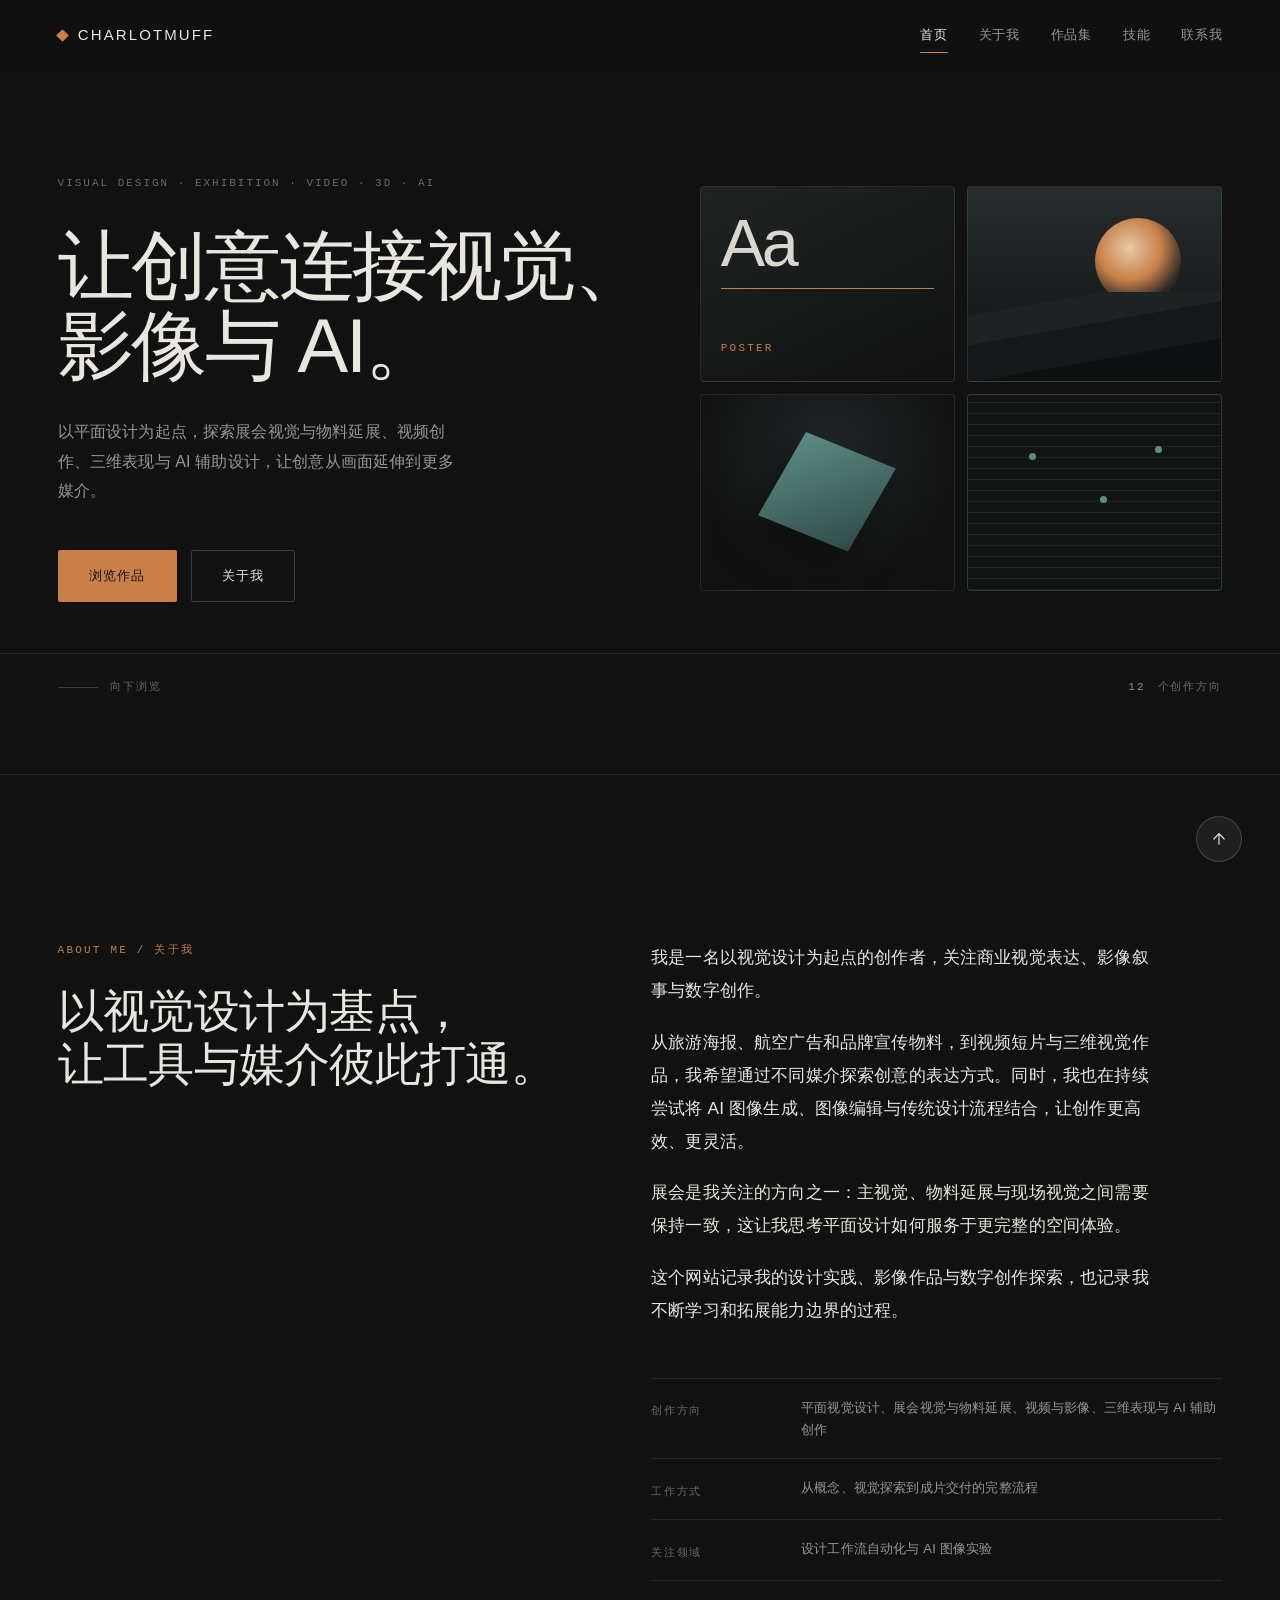
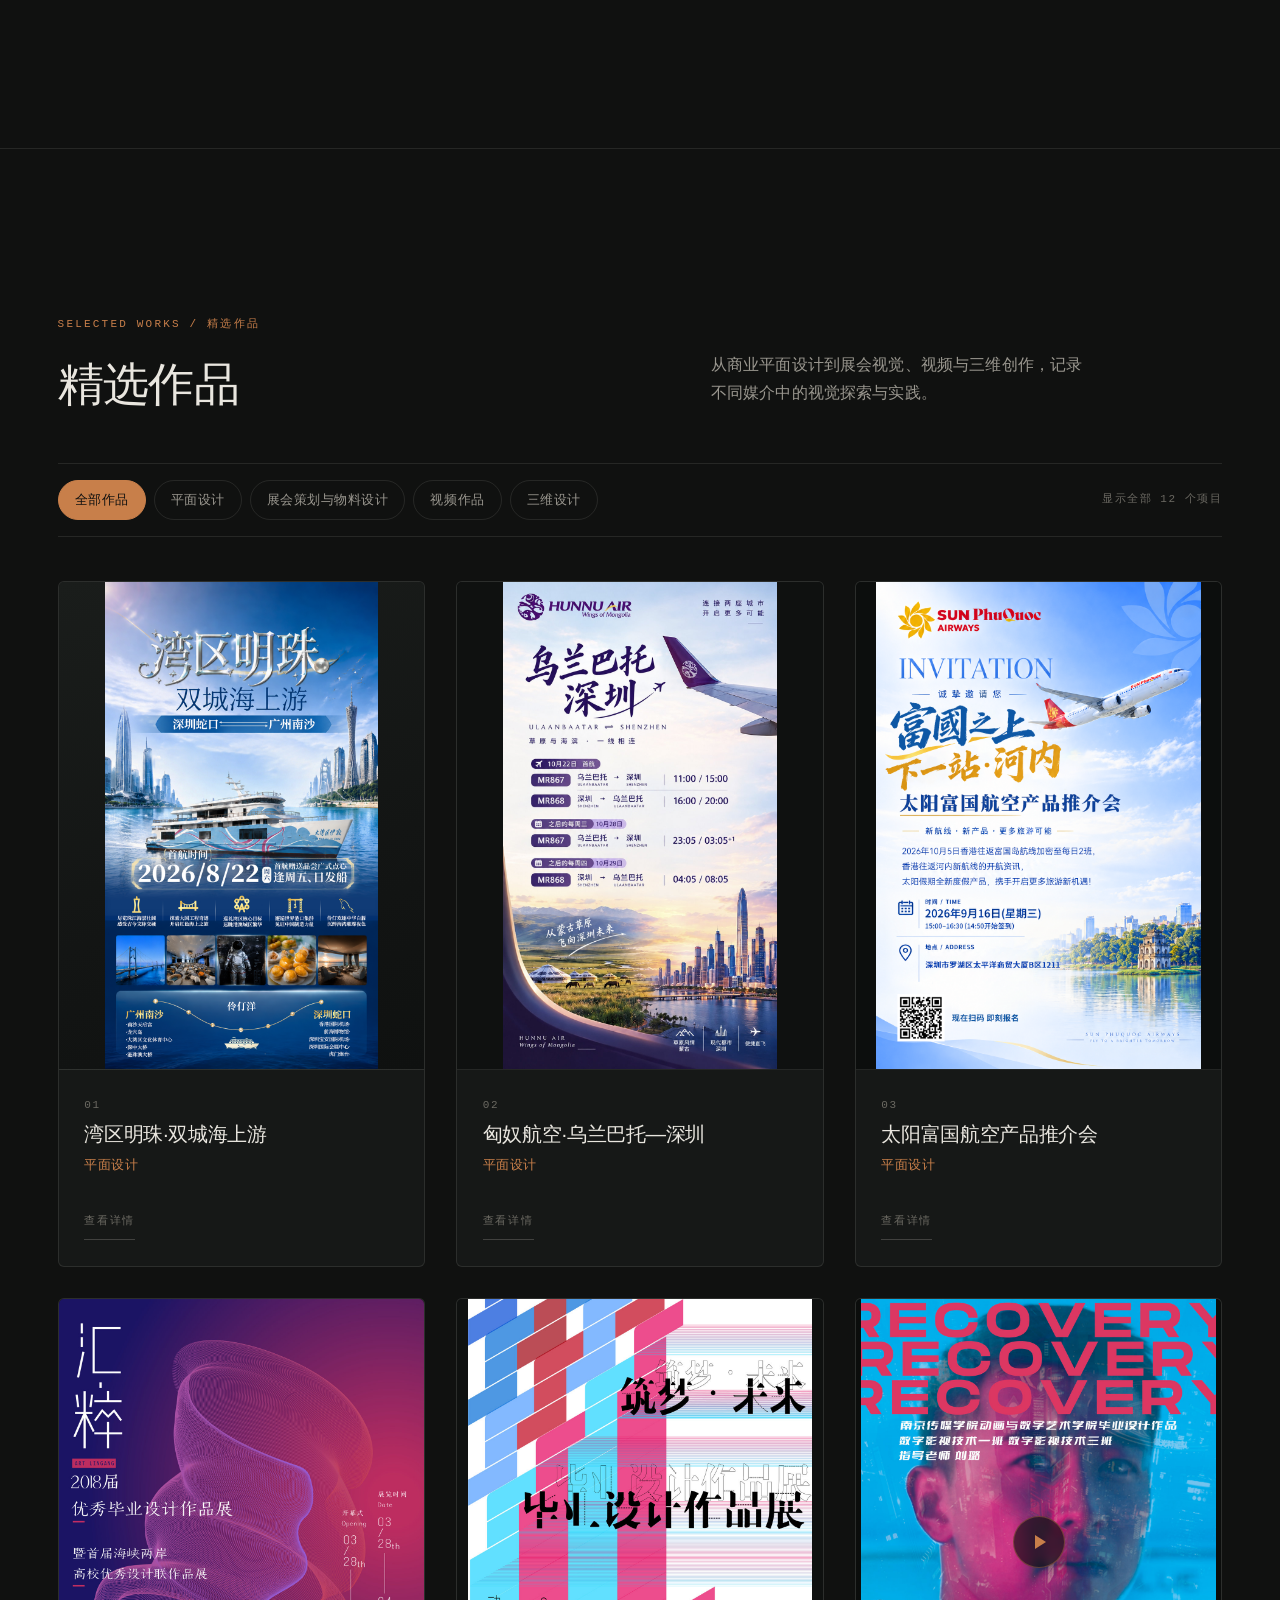
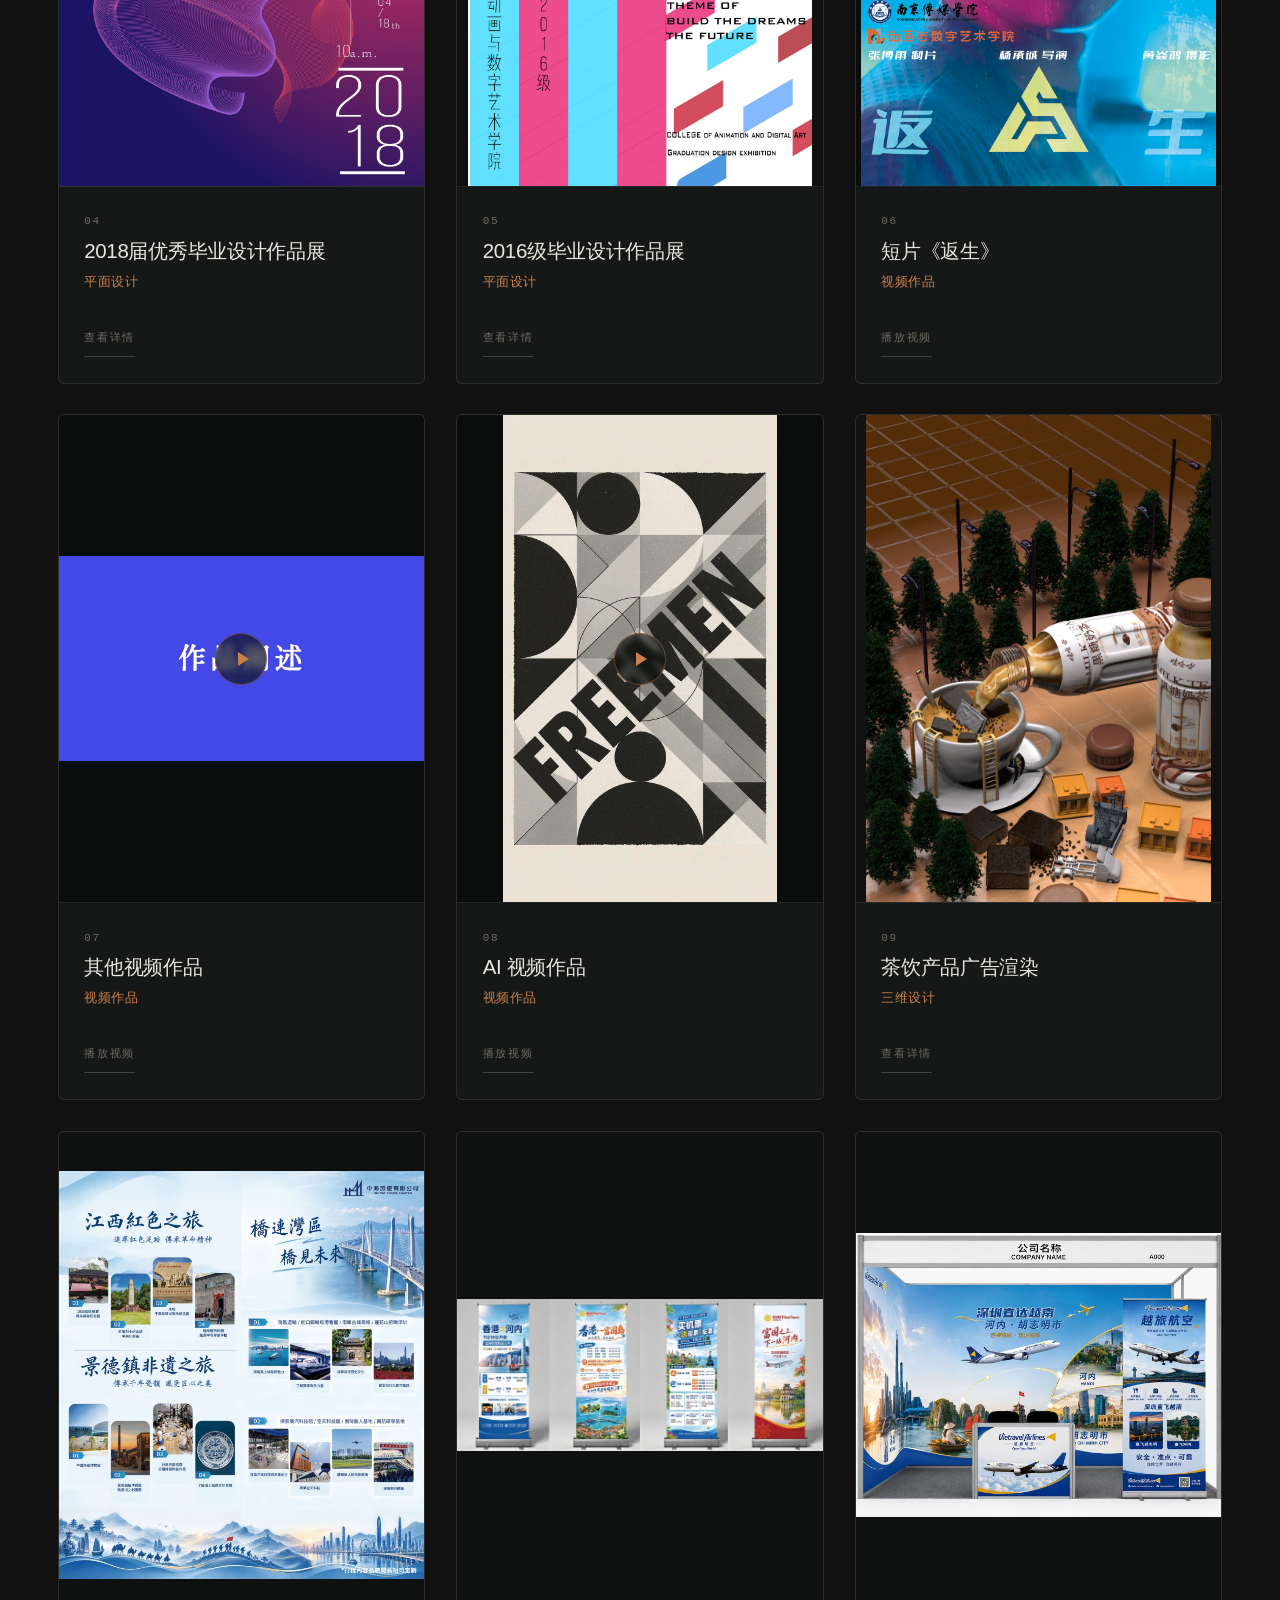
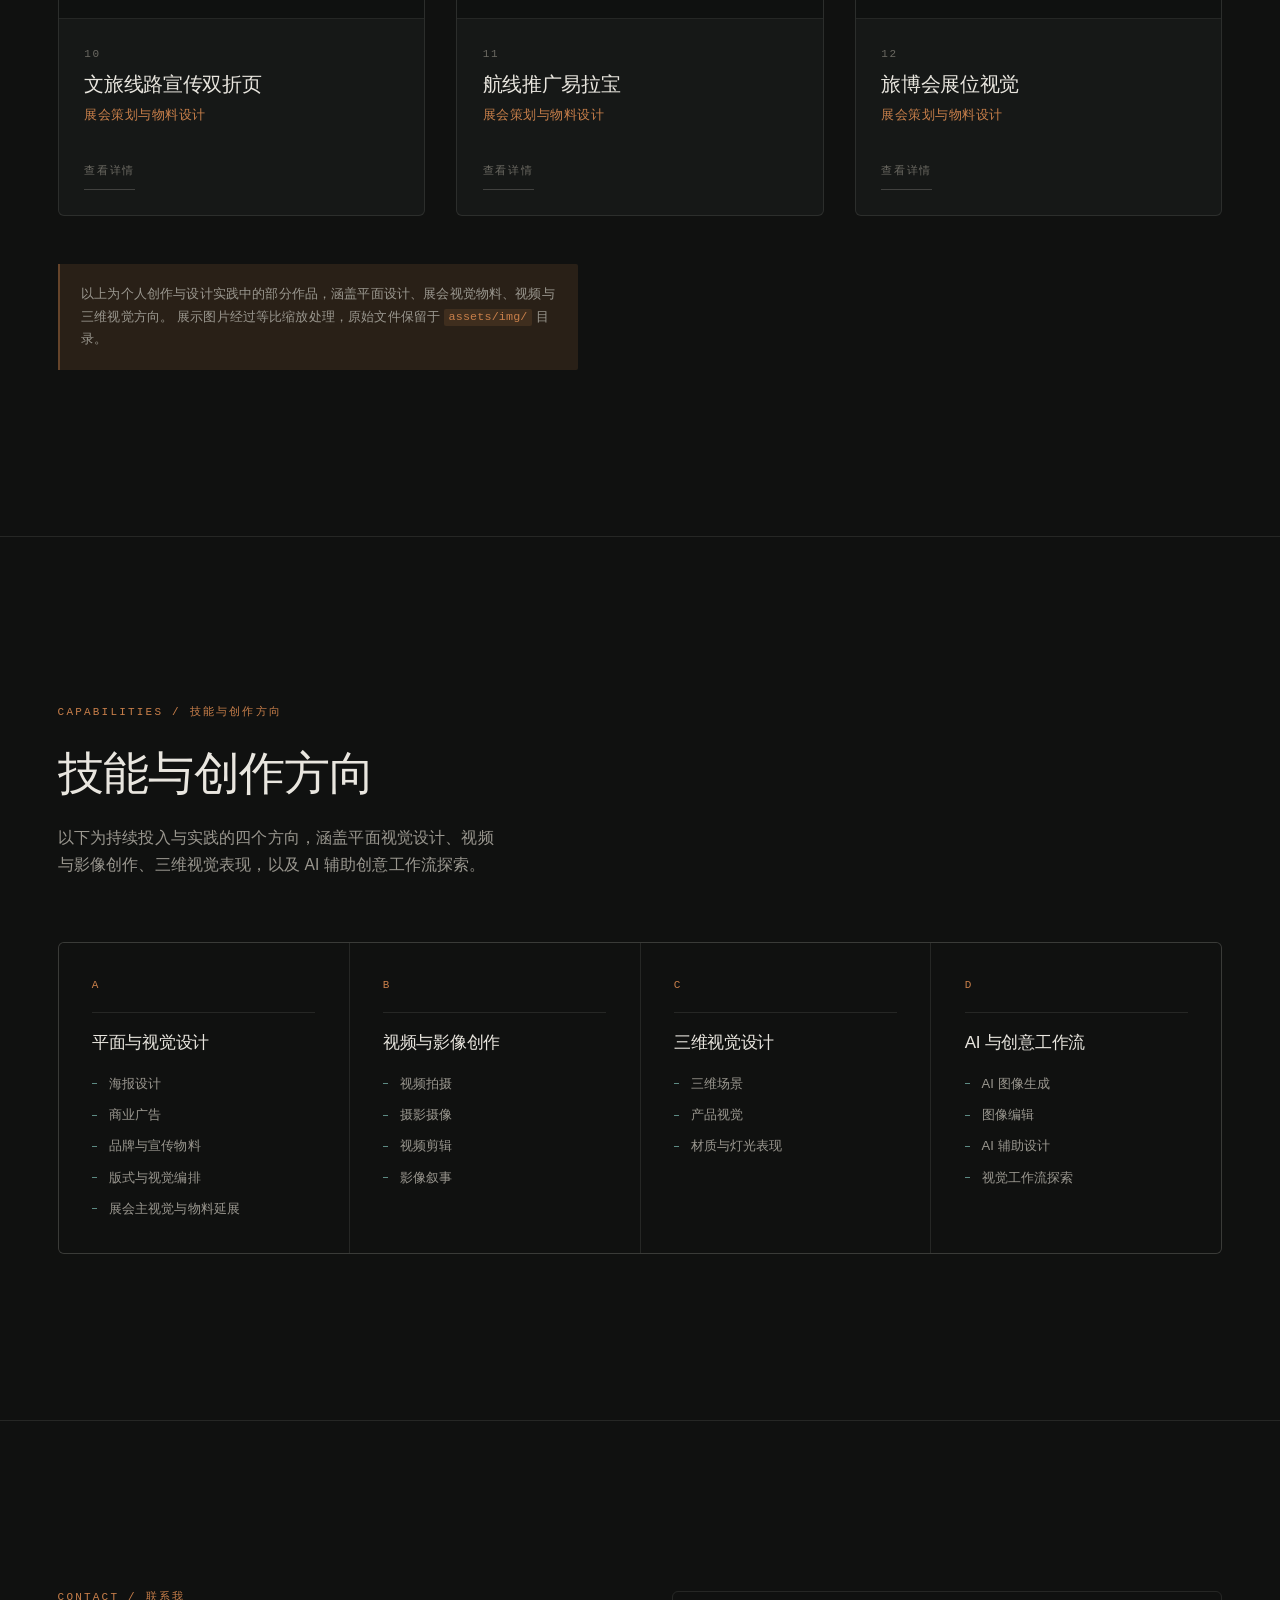
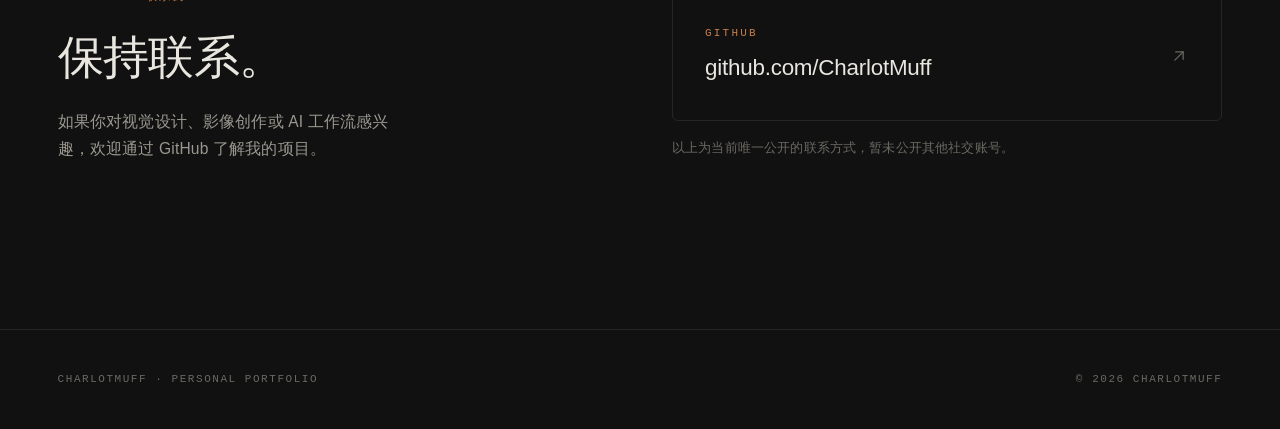
==== commit 919b5c51: "feat: 新增 B 站视频播放功能并补充多件作品 - 视频作品支持 B 站内嵌播放（含备用外链、加载降级、关闭即停） - 新增「其他视频作品」「AI 视频作品」两件 B 站视频 - 展会策划与物料设" ====
--- a/index.html
+++ b/index.html
@@ -88,7 +88,7 @@
 
     <div class="shell hero__meta">
       <p class="hero__scroll"><span class="hero__scroll-line" aria-hidden="true"></span>向下浏览</p>
-      <p class="hero__counter"><span id="work-total">07</span> 个创作方向</p>
+      <p class="hero__counter"><span id="work-total">12</span> 个创作方向</p>
     </div>
   </section>
 
@@ -153,7 +153,7 @@
             </li>
           </ul>
         </div>
-        <p class="filter-bar__status" id="filter-status" role="status" aria-live="polite">显示全部 7 个项目</p>
+        <p class="filter-bar__status" id="filter-status" role="status" aria-live="polite">显示全部 12 个项目</p>
       </div>
 
       <ul class="work-grid" id="work-grid" role="list">
@@ -233,10 +233,11 @@
           </article>
         </li>
 
-        <li class="work-card work-card--wide work-card--video" data-category="video" data-index="6">
+        <li class="work-card work-card--wide work-card--video" data-category="video" data-index="6" data-video-id="rebirth">
           <article class="work">
             <div class="work__media work__media--video">
               <img src="assets/img/optimized/recovery-cover.jpg" alt="特效短片《返生》封面视觉，RECOVERY 主题字样与人像特效画面" loading="lazy" width="1164" height="1600">
+              <span class="work__play" aria-hidden="true"></span>
             </div>
             <div class="work__body">
               <p class="work__index">06</p>
@@ -244,17 +245,49 @@
               <p class="work__cat">视频作品</p>
             </div>
             <button class="work__open" type="button" data-open-work
-              aria-label="查看详情：短片《返生》">查看详情</button>
-          </article>
-        </li>
-
-        <li class="work-card work-card--scene" data-category="3d" data-index="7">
+              aria-label="播放视频：短片《返生》">播放视频</button>
+          </article>
+        </li>
+
+        <li class="work-card work-card--wide work-card--video" data-category="video" data-index="7" data-video-id="otherVideo">
+          <article class="work">
+            <div class="work__media work__media--video">
+              <img src="assets/img/optimized/other-video-cover.jpg" alt="作品阐述视频封面：蓝紫色背景与白色「作品阐述」标题字样" loading="lazy" width="1280" height="720">
+              <span class="work__play" aria-hidden="true"></span>
+            </div>
+            <div class="work__body">
+              <p class="work__index">07</p>
+              <h3 class="work__title">其他视频作品</h3>
+              <p class="work__cat">视频作品</p>
+            </div>
+            <button class="work__open" type="button" data-open-work
+              aria-label="播放视频：其他视频作品">播放视频</button>
+          </article>
+        </li>
+
+        <li class="work-card work-card--wide work-card--video" data-category="video" data-index="8" data-video-id="aiVideo">
+          <article class="work">
+            <div class="work__media work__media--video">
+              <img src="assets/img/optimized/ai-video-cover.jpg" alt="AI 视频作品封面：黑白几何构成海报，斜向排列的英文 FREEDOM 字样与圆形、三角形图案" loading="lazy" width="900" height="1600">
+              <span class="work__play" aria-hidden="true"></span>
+            </div>
+            <div class="work__body">
+              <p class="work__index">08</p>
+              <h3 class="work__title">AI 视频作品</h3>
+              <p class="work__cat">视频作品</p>
+            </div>
+            <button class="work__open" type="button" data-open-work
+              aria-label="播放视频：AI 视频作品">播放视频</button>
+          </article>
+        </li>
+
+        <li class="work-card work-card--scene" data-category="3d" data-index="9">
           <article class="work">
             <div class="work__media work__media--3d">
               <img src="assets/img/optimized/milk-tea-3d.jpg" alt="茶饮产品广告三维渲染图：MILK TEA 炭糖奶茶瓶身与迷你施工场景" loading="lazy" width="877" height="1240">
             </div>
             <div class="work__body">
-              <p class="work__index">07</p>
+              <p class="work__index">09</p>
               <h3 class="work__title">茶饮产品广告渲染</h3>
               <p class="work__cat">三维设计</p>
             </div>
@@ -263,10 +296,55 @@
           </article>
         </li>
 
+        <li class="work-card work-card--brand" data-category="exhibition" data-index="10">
+          <article class="work">
+            <div class="work__media work__media--brand">
+              <img src="assets/img/optimized/exhibition-brochure.jpg" alt="文旅线路宣传双折页：江西红色之旅、景德镇非遗之旅、桥连湾区等旅游线路图文排版" loading="lazy" width="1436" height="1600">
+            </div>
+            <div class="work__body">
+              <p class="work__index">10</p>
+              <h3 class="work__title">文旅线路宣传双折页</h3>
+              <p class="work__cat">展会策划与物料设计</p>
+            </div>
+            <button class="work__open" type="button" data-open-work
+              aria-label="查看详情：文旅线路宣传双折页">查看详情</button>
+          </article>
+        </li>
+
+        <li class="work-card work-card--brand" data-category="exhibition" data-index="11">
+          <article class="work">
+            <div class="work__media work__media--brand">
+              <img src="assets/img/optimized/exhibition-banner.jpg" alt="航空产品推广易拉宝：香港、富国岛、河内航线及机票促销活动设计" loading="lazy" width="1600" height="662">
+            </div>
+            <div class="work__body">
+              <p class="work__index">11</p>
+              <h3 class="work__title">航线推广易拉宝</h3>
+              <p class="work__cat">展会策划与物料设计</p>
+            </div>
+            <button class="work__open" type="button" data-open-work
+              aria-label="查看详情：航线推广易拉宝">查看详情</button>
+          </article>
+        </li>
+
+        <li class="work-card work-card--brand" data-category="exhibition" data-index="12">
+          <article class="work">
+            <div class="work__media work__media--brand">
+              <img src="assets/img/optimized/exhibition-booth.jpg" alt="旅博会展位视觉效果图：越旅航空深圳直达越南航线主题展台与物料展示" loading="lazy" width="1349" height="1050">
+            </div>
+            <div class="work__body">
+              <p class="work__index">12</p>
+              <h3 class="work__title">旅博会展位视觉</h3>
+              <p class="work__cat">展会策划与物料设计</p>
+            </div>
+            <button class="work__open" type="button" data-open-work
+              aria-label="查看详情：旅博会展位视觉">查看详情</button>
+          </article>
+        </li>
+
       </ul>
 
       <p class="works__empty" id="works-empty" hidden>
-        该分类下的作品正在整理中，暂未收录。展会策划与物料设计方向的其他案例将陆续补充。
+        该分类下的作品正在整理中，暂未收录，其他案例将陆续补充。
       </p>
 
       <p class="works__note">
@@ -375,7 +453,7 @@
   <div class="modal__backdrop" data-close-modal></div>
   <div class="modal__panel" role="document">
     <div class="modal__head">
-      <p class="modal__index"><span id="modal-index">01</span> / 07</p>
+      <p class="modal__index"><span id="modal-index">01</span> / 12</p>
       <button class="modal__close" type="button" data-close-modal aria-label="关闭项目详情">
         <svg viewBox="0 0 24 24" width="20" height="20" fill="none" stroke="currentColor" stroke-width="1.5" stroke-linecap="round" aria-hidden="true">
           <path d="M18 6 6 18"></path>
@@ -388,7 +466,7 @@
       <h2 class="modal__title" id="modal-title">湾区明珠·双城海上游</h2>
       <p class="modal__desc" id="modal-desc"></p>
       <div class="modal__visual" id="modal-visual" aria-hidden="true"></div>
-      <p class="modal__note">
+      <p class="modal__note" id="modal-note">
         作品完整画面如上。如需了解更多该作品，请通过 GitHub 联系我。
       </p>
     </div>
--- a/css/style.css
+++ b/css/style.css
@@ -926,6 +926,45 @@
 
 .work__media--3d {
   background: radial-gradient(circle at 50% 30%, #1c2022 0%, #0e1011 70%);
+}
+
+/* --- 视频封面播放标识 --- */
+/* 纯 CSS 绘制，不引入图片资源；仅作视觉提示，语义由按钮承担 */
+.work__play {
+  position: absolute;
+  left: 50%;
+  top: 50%;
+  width: 3.25rem;
+  height: 3.25rem;
+  margin: -1.625rem 0 0 -1.625rem;
+  display: grid;
+  place-items: center;
+  border: 1px solid var(--c-accent-line);
+  border-radius: 50%;
+  background: rgba(11, 13, 12, 0.62);
+  backdrop-filter: blur(3px);
+  -webkit-backdrop-filter: blur(3px);
+  pointer-events: none;
+  transition: transform var(--dur-fast) var(--ease),
+    border-color var(--dur-fast) var(--ease),
+    background-color var(--dur-fast) var(--ease);
+}
+
+.work__play::before {
+  content: "";
+  width: 0;
+  height: 0;
+  margin-left: 0.2rem;
+  border-left: 0.72rem solid var(--c-accent);
+  border-top: 0.44rem solid transparent;
+  border-bottom: 0.44rem solid transparent;
+}
+
+.work:hover .work__play,
+.work:focus-within .work__play {
+  transform: scale(1.08);
+  border-color: var(--c-accent);
+  background: rgba(200, 127, 74, 0.22);
 }
 
 /* 作品文字区 */
@@ -1370,6 +1409,83 @@
   object-fit: contain;
 }
 
+/* --- 视频弹窗（B 站播放器） --- */
+/* 播放器容器：16:9 比例，自适应弹窗宽度 */
+.modal__visual--video {
+  align-items: stretch;
+  max-height: none;
+  border: 0;
+  background: transparent;
+}
+
+.player {
+  display: flex;
+  flex-direction: column;
+  width: 100%;
+  gap: 0.85rem;
+}
+
+.player__frame {
+  position: relative;
+  width: 100%;
+  aspect-ratio: 16 / 9;
+  background: #0b0d0c;
+  border: 1px solid var(--c-line);
+  border-radius: var(--r-md);
+  overflow: hidden;
+}
+
+.player__iframe {
+  display: block;
+  width: 100%;
+  height: 100%;
+  border: 0;
+}
+
+.player__loading,
+.player__hint {
+  font-size: var(--fs-small);
+  line-height: 1.7;
+  color: var(--c-text-muted);
+}
+
+/* 未配置 BV 号时：用提示块替代空的播放区域，不留大片空白 */
+.player--pending .player__loading {
+  padding: clamp(1.5rem, 4vw, 2.5rem) 1.35rem;
+  text-align: center;
+  background: var(--c-bg);
+  border: 1px dashed var(--c-line-strong);
+  border-radius: var(--r-md);
+}
+
+.player__loading[hidden],
+.player__hint[hidden] {
+  display: none;
+}
+
+.player__hint {
+  padding: 0.85rem 1.05rem;
+  background: var(--c-accent-soft);
+  border-left: 2px solid var(--c-accent-line);
+  border-radius: 0 var(--r-sm) var(--r-sm) 0;
+}
+
+.player__fallback {
+  align-self: flex-start;
+  font-size: var(--fs-micro);
+  letter-spacing: 0.16em;
+  text-transform: uppercase;
+  color: var(--c-text-muted);
+  border-bottom: 1px solid var(--c-line-strong);
+  transition: color var(--dur-fast) var(--ease),
+    border-color var(--dur-fast) var(--ease);
+}
+
+.player__fallback:hover {
+  color: var(--c-accent);
+  border-bottom-color: var(--c-accent);
+}
+
 .modal__note {
   margin-top: 1.5rem;
   padding: 1rem 1.15rem;
